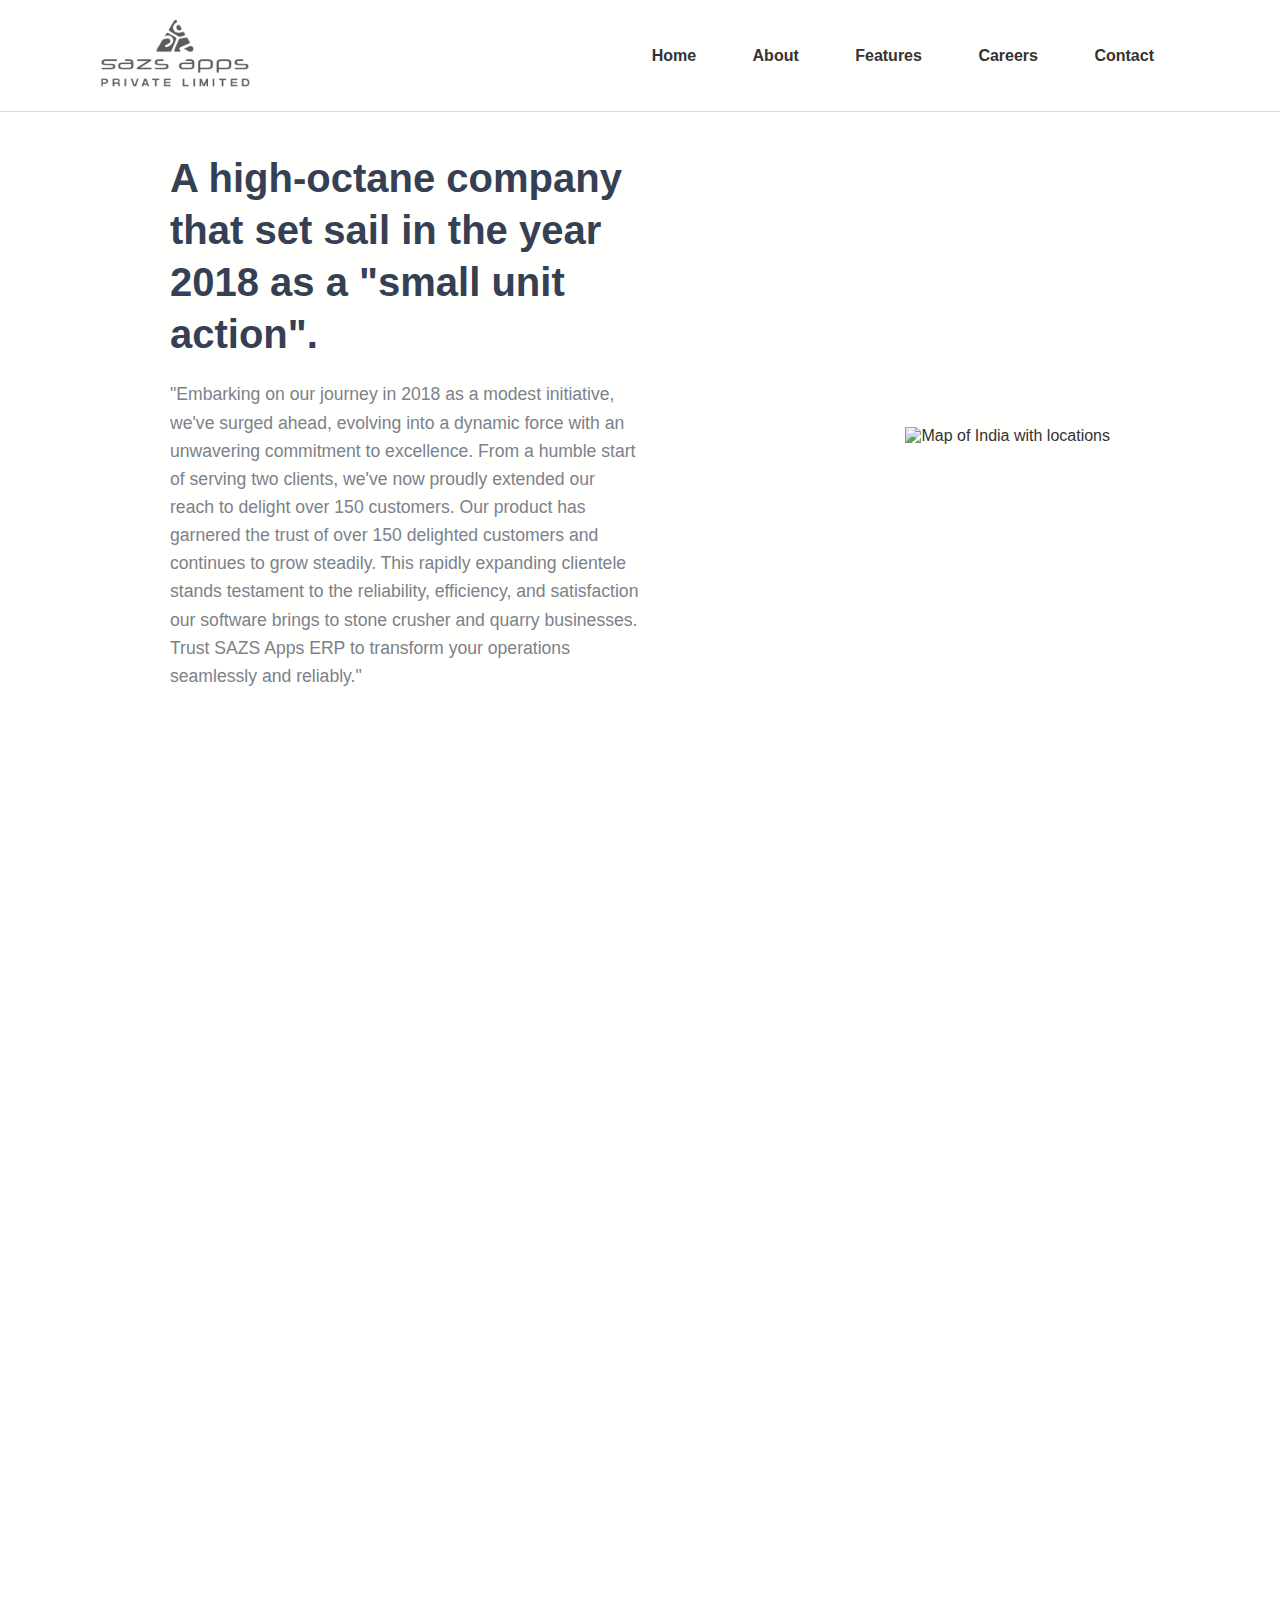
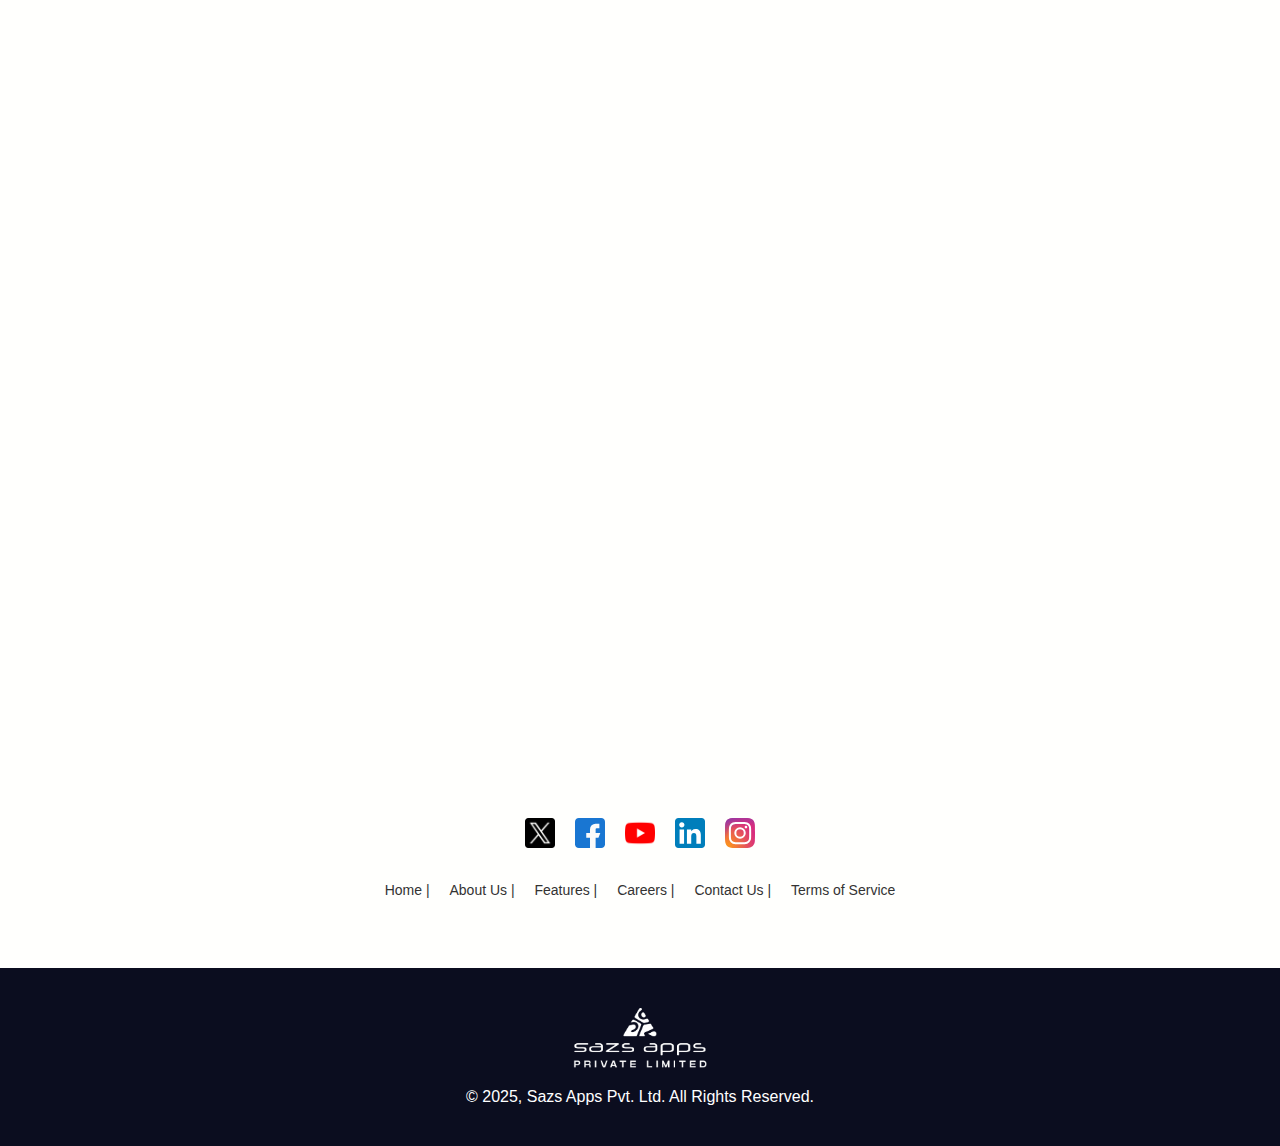
==== src/pagss/aboutus.html @ c78f9d66 "nave logo" ====
<!DOCTYPE html>
<html lang="en">

<head>
    <meta charset="UTF-8">
    <meta name="viewport" content="width=device-width, initial-scale=1.0">
    <title> SAZS APP</title>
    <link rel="icon" type="image/x-icon" href="LOGO_white.ico">
    <link rel="stylesheet" href="aboutus.css">
    <link rel="stylesheet" href="https://cdnjs.cloudflare.com/ajax/libs/font-awesome/4.7.0/css/font-awesome.min.css">

</head>

<body>

    
    <div class="header-nav">
        <div class="logo-container">
            <img src="../assets/logo/sazs apps logo grey.png" alt="company logo">
        </div>
        <nav class="header-bar-nav">
            <a href="../../index.html">Home</a>
            <a href="./aboutus.html">About</a>
            <a href="./aboutus2.html"> Features</a>
            <a href="./careers.html">Careers</a>
            <a href="./contact.html">Contact</a>
        </nav>
        <a href="javascript:void(0);" class="icon" onclick="openNav()">
            <i class="fa fa-bars"></i>
        </a>
    </div>

   
    <!-- <div id="mySidenav" class="sidenav">
        <a href="javascript:void(0);" class="closebtn" onclick="closeNav()">&times;</a>
        <a href="../../index.html">Home</a>
                <a href="./aboutus.html">About</a>
                <a href="./aboutus2.html"> Features</a>
            
            
        <a href="./careers.html">Careers</a>
        <a href="./contact.html">Contact</a>
    </div> -->

    <div id="mySidenav" class="sidenav">
        <a href="javascript:void(0);" class="closebtn" onclick="closeNav()">&times;</a>
        <a href="../../index.html" class="logo-link">
            <img src="../assets/logo/sazsapps logo wht.png" alt="Logo" class="sidenav-logo">
        </a>
        
       
        <a href="../../index.html">Home</a>
        <a href="./aboutus.html">About</a>
        <a href="./aboutus2.html"> Features</a>
    
    
<a href="./careers.html">Careers</a>
<a href="./contact.html">Contact</a>
    </div>

    <script>
        let lastScrollTop = 0;
        const header = document.querySelector('.header-nav');
    
        window.onscroll = function () {
            let currentScroll = window.pageYOffset || document.documentElement.scrollTop;
    
            if (currentScroll > lastScrollTop) {
                header.classList.add("hide");
            } else {
                header.classList.remove("hide");
            }
    
            if (currentScroll <= 0) {
                header.classList.remove("fixed");
            } else if (currentScroll > 100) {
                header.classList.add("fixed");
            }
    
            lastScrollTop = currentScroll <= 0 ? 0 : currentScroll;
        };
    
        function openNav() {
            document.getElementById("mySidenav").style.width = "250px";
            document.addEventListener("click", closeNavOnClickOutside);
        }
    
        function closeNav() {
            document.getElementById("mySidenav").style.width = "0";
            document.removeEventListener("click", closeNavOnClickOutside);
        }
    
        function closeNavOnClickOutside(event) {
            const sidenav = document.getElementById("mySidenav");
            if (!sidenav.contains(event.target) && !event.target.closest(".icon")) {
                closeNav();
            }
        }
    
        function toggleDropdown() {
            const dropdown = document.getElementById("aboutDropdown");
            dropdown.style.display = dropdown.style.display === "block" ? "none" : "block";
        }
    </script>
    
        <section class="procurement-section fade-in">
            <div class="procurement-content">
                <h1>A high-octane company that set sail in the year 2018 as a "small unit action". </h1>
                <p>
                    "Embarking on our journey in 2018 as a modest initiative, we've surged ahead, evolving into a dynamic force with an unwavering
                    commitment to excellence. From a humble start of serving two clients, we've now proudly extended our reach to delight over
                    150 customers.
                    Our product has garnered the trust of over 150 delighted customers and continues to grow steadily. This rapidly expanding
                    clientele stands testament to the reliability, efficiency, and satisfaction our software brings to stone crusher and quarry
                    businesses. Trust SAZS Apps ERP to transform your operations seamlessly and reliably."
                </p>
                
            </div>
            <div class="procurement-map zoom-in">
                <img src="../assets/content images/map sazs location (3).svg" alt="Map of India with locations" />
            </div>
        </section>
        <div class="container fade-in">
            <header>
              <h1><span class="highlight slide-in">WHAT</span> WE DO</h1>
            </header>
            
            <footer>
              <p>
                A team of solutioning artisans in the IT Space who specialize in taking your mines/crusher management processes online with powerful Analytics and monitoring, anywhere anytime. This helps our customers visualize data and Vitals remotely to perform informed decisions and eventual actions. Our solutions are designed to control embezzlement, therefore reduction in operations cost and increase in profit by <strong>10-30%</strong>.
              </p>
            </footer>
            <section class="content">
                <div class="illustration">
                  <img src="../assets/content images/happy-united-business-team-b.png" alt="Illustration representing what we do">
                </div>
              </section>
          </div>

        <section class="connectivity-section fade-in">
            <p class="section-subtitle">     </p>
            <h1 class="section-title">Seamless <span class="effortless-text">Effortless</span></h1>

            <p class="section-description">
                From purchase managers to business leaders, site supervisors to truck drivers, 
                and back-office accountants. Our platform simplifies collaboration, turning every 
                role into a key player for seamless transactions.
            </p>
            <div class="connectivity-graphic zoom-in">
                <div class="central-node">
                    <img src="../assets/content images/5498791.jpg" alt="" />
                </div>
               
            </div>
        </section>


        <section class="performance-section fade-in">
            <p class="section-subtitle1"></p>
            <h1 class="section-title1">Purpose & Aspirations</h1>
            <div class="cards-container">
                <div class="card zoom-in">
                    <div class="card-icon">
                        <img src="../assets/content images/mission.svg" alt="Mission Icon">
                    </div>
                    <h3 class="card-title">Our Mission</h3>
                    <p class="card-description">
                        Our customers and partners love us because our
                       products are SAFE and SECURE
                       Our support is AMAZING! and above all, our
                           customers save money.
                    </p>
                </div>
                <div class="card zoom-in">
                    <div class="card-icon">
                        <img src="../assets/content images/Observation.png" alt="Vision Icon">
                    </div>
                    <h3 class="card-title">Our Vision</h3>
                    <p class="card-description">
                        Achieve better actuals versus plans, Get more
                        productivity
                        safer operations, Develop targeted strategies,
                        Optimize scheduling, material, and equipment
                        flow,
                           </p>
                </div>
                <div class="card zoom-in">
                    <div class="card-icon">
                        <img src="../assets/content images/commitment.png" alt="Vision Icon">
                    </div>
                    <h3 class="card-title">Commitment</h3>
                    <p class="card-description">
                        We, an innovative firm that prioritises its clients and attempts to deliver the best service possible. </p>
                </div>
            </div>
        </section>
        
        
    <footer class="footer-container fade-in">
        <div class="footer-content">
            <h1 class="heading zoom-in">We're Growing!</h1>
            <a href="./contact.html" class="join-button">Join us</a>

        </div>

      

        
    </footer>

    <footer class="a">
        <div class="b">
          <a href="https://twitter.com" target="_blank" class="c" rel="noopener">
             <img src="../assets/content images/twitter_5968830.png" alt="Twitter" class="d">
            </a>
          <a href="https://www.facebook.com/profile.php?id=100075849583725&mibextid=ZbWKwL" target="_blank" class="c"rel="noopener">
            <img src="../assets/content images/facebook.svg" alt="Facebook" class="d">
          </a>
          <a href="https://youtube.com/@sazsapps?si=0CPqHj-h-GcEJaNI" target="_blank" class="c"rel="noopener">
            <img src="../assets/content images/youtube_1384060.png" alt="YouTube" class="d">
          </a>
          <a href="https://in.linkedin.com/" target="_blank" class="c"rel="noopener">
            <img src="../assets/content images/LinkedIn_icon.svg" alt="LinkedIn" class="d">
          </a>
          <a href="https://www.instagram.com/sazs_apps?igsh=cmN6YnA2eWNmdGsy" target="_blank" class="c"rel="noopener">
            <img src="../assets/content images/instagram.svg" alt="Instagram" class="d">
          </a>
        </div>



       
        <div class="e">
          <a href="../../index.html" class="f">Home</a>
          <a href="./aboutus.html" class="f">About Us</a>
          <a href="./aboutus2.html" class="f">Features</a>
          
          <a href="./careers.html" class="f">Careers</a>
          <a href="./contact.html" class="f">Contact Us</a>
          <a href="#" class="f">Terms of Service</a>
          
        </div>
      </footer>



    <footer class="footer">
        <img src="../assets/logo/sazsapps logo wht.png" alt="Zoho Logo">
        <div>© 2025, Sazs Apps Pvt. Ltd. All Rights Reserved.</div>

        <button class="scroll-top" aria-label="Scroll to top">
            <svg width="20" height="20" viewBox="0 0 24 24" fill="none" stroke="currentColor" stroke-width="2">
                <path d="M12 19V5M5 12l7-7 7 7" />
            </svg>
        </button>
      </footer>

    <script>
        // Scroll to top functionality
        document.querySelector('.scroll-top').addEventListener('click', () => {
            window.scrollTo({
                top: 0,
                behavior: 'smooth'
            });
        });

        // Show/hide scroll button based on scroll position
        window.addEventListener('scroll', () => {
            const scrollButton = document.querySelector('.scroll-top');
            if (window.scrollY > 200) {
                scrollButton.style.display = 'flex';
            } else {
                scrollButton.style.display = 'none';
            }
        });
    </script>
    <script>
        document.addEventListener("DOMContentLoaded", () => {
            const observerOptions = {
                threshold: 0.2, // Trigger animation when 20% of the element is visible
            };
    
            const animatedElements = document.querySelectorAll(".fade-in, .slide-in, .zoom-in");
    
            const observer = new IntersectionObserver((entries, observer) => {
                entries.forEach((entry) => {
                    if (entry.isIntersecting) {
                        entry.target.classList.add("visible");
                    }
                });
            }, observerOptions);
    
            animatedElements.forEach((el) => observer.observe(el));
        });
    </script>
</body>
</html>
---- src/pagss/aboutus.css ----
/* General Reset */
* {
    margin: 0;
    padding: 0;
    box-sizing: border-box;
}

body {
    font-family: "Nunito", sans-serif;
    background-color: rgb(255, 255, 253);
    color: #333;
}

a {
    text-decoration: none;
    color: #333;
}

a:hover {
    color: #333;
}

.header-nav {
    display: flex;
    justify-content: space-between;
    align-items: center;
    background-color: rgb(255, 255, 253);
    padding: 10px 20px;
    border-bottom: 1px solid #ddd;
    transition: top 0.3s, transform 0.3s; /* Smooth transition for both top and transform properties */
}

/* Hides the header when scrolling down */
.header-nav.hide {
    transform: translateY(-100%);  /* Moves the header off the screen */
}

/* Makes the header fixed after scrolling a certain distance */
.fixed {
    position: fixed;
    top: 0;
    left: 0;
    width: 100%;
    z-index: 1000;
    box-shadow: 0 2px 5px rgba(0, 0, 0, 0.1); /* Optional: Add shadow for visibility */
}



@media (min-width: 768px) {
    .header-nav {
        padding: 20px 100px;
    }
}
.header-bar-nav a {
    font-size: 16px;
    font-weight: bold;
    padding: 10px;
}
@media (min-width: 768px) {
    .header-bar-nav a {
        color: #333;
        text-decoration: none;
        font-weight: bold;
        margin: 0 1em;
        transition: color 0.3s ease;
    }
}

.logo-container img {
    width: 150px;
}

.header-bar-nav {
    display: flow-root;
    gap: 20px;
}

.header-bar-nav a {
    font-size: 16px;
    font-weight: bold;
    padding: 10px;
}

.header-bar-nav a:hover {
    background-color: #e9ecef;
    border-radius: 5px;
}

/* Hide the icon by default */
.icon {
    display: none;
    font-size: 24px;
    cursor: pointer;
}

.dropdown {
    position: relative;
    display: inline-block;
    
}

.dropdown-content {
    display: none;
    position: absolute;
    background-color: #f9f9f9;
    border-radius: 10px;
    padding-top: 10px;
    padding-bottom: 10px;
    margin-top: 10px;
    min-width: 160px;
    box-shadow: 0px 8px 16px rgba(0, 0, 0, 0.2);
    z-index: 1;
}

.dropdown-content a {
    color: #333;
    padding-top: 50px;
    padding: 12px 16px;
    text-decoration: none;
    display: block;
}

.dropdown-content a:hover {
    background-color: #f1f1f1;
}

.dropdown:hover .dropdown-content {
    display: block;
}

.dropdown:hover .dropbtn {
    background-color: #ddd;
}


.sidenav {
    height: 100%;
    width: 0;
    position: fixed;
    z-index: 1;
    top: 0;
    left: 0;
    background-color: #111;
    overflow-x: hidden;
    transition: 0.5s;
     /* padding-top: 60px; */
}

.closebtn{
    padding-left: 220px !important;
}
.sidenav-logo {
    width: 130px; 
    margin-bottom: 20px;
    margin-left: -34px;
} 

.logo-link {
    display: block;
    text-align: center;
    padding: 10px 0;
}

.sidenav a {
    padding: 8px 8px 8px 32px;
    text-decoration: none;
    font-size: 25px;
    /* color: #818181; */
    color: white !important;
    display: block;
    transition: 0.3s;
}

.sidenav a:hover {
    color: #f1f1f1;
}

.droupdown {
    position: relative;
}

.droupdown-btn {
    cursor: pointer;
}

.droupdown-content {
    display: none;
    background-color: #333;
    padding-left: 40px;
}

.droupdown-content a {
    font-size: 20px;
    color: #818181;
    text-decoration: none;
    display: block;
}

.droupdown-content a:hover {
    color: #f1f1f1;
}


/* Responsive Styling for Small Screens */
@media screen and (max-width: 768px) {
    .header-bar-nav {
        display: none; /* Hide horizontal nav */
    }

    .icon {
        display: block; /* Show hamburger icon */
    }
}





.procurement-section {
    display: flex;
    justify-content: space-between;
    align-items: center;
   
    background-color: #f9f9f900;
    padding: 20px 70px;
    margin: 20px 100px;
}

.procurement-content {
    max-width: 50%;
}

.procurement-content h1 {
    font-size: 2.5rem;
    color: #364054;
    margin-bottom: 20px;
    line-height: 1.3;
}

.procurement-content p {
    font-size: 1.1rem;
    color: #7c818b;
    margin-bottom: 30px;
    line-height: 1.6;
}

.catalogue-button {
    background-color: #edece7;
    color: #333;
    border: none;
    padding: 15px 30px;
    font-size: 1rem;
    border-radius: 25px;
    cursor: pointer;
}

.catalogue-button:hover {
    background-color: #eeece8;
}

.procurement-map img {
    max-width: 500px;
    width: 100%;
    height: auto;
    display: block;
}

/* Media Query for Small Screens */
@media screen and (max-width: 768px) {
    .procurement-section {
        flex-direction: column;
        text-align: center;
        padding: 20px;
    }

    .procurement-content {
        max-width: 100%;
        margin-bottom: 20px;
    }

    .procurement-map img {
        max-width: 100%;
    }
}

.container {
    max-width: 1200px;
    margin: auto;
    background: rgb(255, 255, 253);
    padding: 20px;
    border-radius: 8px;
    /* box-shadow: 0 4px 10px rgba(0, 0, 0, 0.1); */
  }
  
  header h1 {
    font-size: 2.5rem;
    text-align: center;
    color: #364054;
  }
  
  .highlight {
    color: #3E89EC;
  }
  
  .content {
    display: flex;
    align-items: center;
    justify-content: center;
    margin-top: 20px;
  }
  
  .illustration img {
    margin-left: 250px;
    max-width: 56%;
    height: auto;
    border-radius: 8px;
    /* box-shadow: 0 4px 8px rgba(0, 0, 0, 0.1); */
  }

  @media screen and (max-width: 768px) {
    .illustration img {
      margin-left: 160px;
      
      max-width: 56%;
      height: auto;
      border-radius: 8px;
  
      }}

  @media screen and (max-width: 600px) {
  .illustration img {
    margin-left: 85px;
    
    max-width: 56%;
    height: auto;
    border-radius: 8px;

    }}
  footer {
    margin-top: 20px;
    text-align: center;
  }
  
  footer p {
    font-size: 1.3srem;
    color: #555;
  }
  
  footer strong {
    color: #007bff;
  }
  




.connectivity-section {
    text-align: center;
    padding: 20px 70px;
    margin: 20px 100px;
    background-color: rgb(255, 255, 253);
}

.section-subtitle {
    font-size: 0.9rem;
    font-weight: bold;
    color: #364054;
    text-transform: uppercase;
    margin-bottom: 10px;
    letter-spacing: 1.2px;
}

.section-title {
    font-size: 2.5rem;
    color: #364054;
    margin-bottom: 20px;
    line-height: 1.3;
}
.effortless-text {
    color: #3E89EC; /* Change this to your desired color */
}


.section-description {
    font-size: 1.2rem;
    color: #364054;
    margin-bottom: 40px;
    line-height: 1.6;
}

.connectivity-graphic {
    

    text-align: center;
    padding-left: 350px;

}

.central-node {
    max-width: 100%;
    height: auto;
    border-radius: 10px;
    width: 500px;
}



.connected-nodes {
    position: absolute;
    transform: translate(-50%, -50%);
    display: flex;
    flex-wrap: wrap;
    justify-content: center;
    gap: 40px;
}
  .central-node img {
    max-width: 100%;
    height: auto;
    border-radius: 50%; /* Ensures the image fits the circular container */
}


.node img {
    max-width: 100%;
    border-radius: 50%;
}

/* Media Query for Small Screens */
@media screen and (max-width: 768px) {
    .connectivity-section {
        padding: 20px;
    }

    .section-title {
        font-size: 2rem;
    }
    .connectivity-graphic {
    
        padding-left: 0px;
    
    }

    .section-description {
        font-size: 1rem;
    }

    .connected-nodes {
        gap: 20px;
    }

    .node {
        width: 50px;
        height: 50px;
    }
    .central-node img {
        max-width: 250px;
    }
}
@media screen and (max-width: 1400px) {
.central-node img {
    max-width: 250px;
    
}
}




.performance-section {
    text-align: center;
    padding: 20px 70px;
    margin: 20px 100px;
    background-color: rgb(255, 255, 253);
}

.section-subtitle1 .h1{
    font-size: 0.9rem;
    font-weight: bold;
    color: #364054;
    text-transform: uppercase;
    margin-bottom: 10px;
    letter-spacing: 1.2px;
}

.section-title1s {
    font-size: 2.5rem;
    color: #364054;
    margin-bottom: 40px;
    line-height: 1.3;
}

.cards-container {
    padding-top: 20px;
    display: flex;
    justify-content: center;
    gap: 20px;
    flex-wrap: wrap;
}

.card {
    background-color: #fff;
    border: 1px solid #ddd;
    border-radius: 12px;
    box-shadow: 0 4px 6px rgba(0, 0, 0, 0.1);
    width: 300px;
    padding: 20px;
    text-align: center;
    transition: transform 0.3s ease, box-shadow 0.3s ease;
}

.card:hover {
    transform: translateY(-5px);
    box-shadow: 0 8px 12px rgba(0, 0, 0, 0.15);
}

.card-icon img {
    width: 100px;
    
}

.card-title {
    font-size: 1.5rem;
    color: #2a2a2a;
    margin-bottom: 10px;
}

.card-description {
    font-size: 1rem;
    color: #7c818b;
    line-height: 1.6;
}

/* Media Query for Small Screens */
@media screen and (max-width: 768px) {
    .cards-container {
        flex-direction: column;
        align-items: center;
    }

    .card {
        width: 90%;
    }
}



@media screen and (max-width: 600px) {
    .procurement-section {
        flex-direction: column;
        text-align: center;
        padding: 15px;
        margin: 10px;
    }

    .procurement-content {
        max-width: 100%;
    }

    .procurement-content h1 {
        font-size: 2rem;
    }

    .procurement-content p {
        font-size: 1rem;
    }

    .procurement-map img {
        max-width: 100%;
        display:none;
    }

    .connectivity-section {
        padding: 15px;
        margin: 10px;
    }

    .section-title {
        font-size: 1.8rem;
    }

    .section-description {
        font-size: 0.9rem;
    }

    .connectivity-graphic {
        padding-left: 0;
    }

    .central-node img {
        max-width: 200px;
    }

    .connected-nodes {
        gap: 15px;
    }

    .node {
        width: 40px;
        height: 40px;
    }

    .performance-section {
        padding: 15px;
        margin: 10px;
    }

    .cards-container {
        flex-direction: column;
        align-items: center;
    }

    .card {
        width: 100%;
    }

    .card-title {
        font-size: 1.3rem;
    }

    .card-description {
        font-size: 0.9rem;
    }
   
}


/* Footer container */
.footer-container {
    position: relative;
    background-color: rgb(255, 255, 253);
    ;
    padding: 0px 20px;
    padding-top: 30px;
    text-align: center;
    overflow: hidden;
}
/* Curve effect at the top */
.footer-container::before {
    content: '';
    position: absolute;
    top: -50px;
    left: 0;
    width: 100%;
    height: 100px;
    background-color:  rgb(255, 255, 253);
    border-radius: 50% 50% 0 0;
}

/* Footer content wrapper */
.footer-content {
    max-width: 1200px;
    margin: 0 auto;
    position: relative;
    z-index: 1;
}

/* Main heading */
.heading {
    color: #2d3748;
    font-size: 48px;
    font-weight: bold;
    margin-bottom: 30px;
}

/* Join button */
.join-button {
    display: inline-block;
    background-color: #216DCE;
    color: #fafbfc !important;
    padding: 12px 32px;
    border-radius: 25px;
    text-decoration: none;
    font-weight: 500;
    /* margin-bottom: 60px; */
    transition: background-color 0.3s ease;
}

.join-button:hover {
    background-color: #333;
}









  .a {
    background-color: rgb(255, 255, 253);
    color: #333;
    text-align: center;
    padding: 20px 0;
  }

  .b {
    /* margin-bottom: 10px; */
    text-align: center;
    display: flex;
    justify-content: center;
    padding-top: 15px;
  }

  .c {
    margin: 0 10px;
    text-decoration: none;
    display: inline-block;
    transition: transform 0.3s ease, opacity 0.3s ease;
  }

  .c:hover {
    transform: scale(1.1);
    opacity: 0.8;
  }

  .d {
    /* height: 20px; */
    width: 30px;
    transition: filter 0.3s ease;
  }

  .d:hover {
    filter: brightness(1.2);
  }

  .e {
    font-size: 14px;
    color: #333;
    padding: 30px 0 0;
    max-width: 850px;
    margin: 0 auto;
  }

  .f {
    color: #333;
    text-decoration: none;
    margin: 0 8px;
    transition: color 0.3s ease, text-decoration 0.3s ease;
  }

  .f:hover {
    color: #007bff; /* Blue hover effect */
    text-decoration: underline;
  }

  .f:not(:last-child)::after {
    content: " | ";
    color: #333;
  }

  /* Animation on load */
  .c, .f {
    animation: fadeIn 1s ease-out;
  }

  @keyframes fadeIn {
    from {
      opacity: 0;
      transform: translateY(10px);
    }
    to {
      opacity: 1;
      transform: translateY(0);
    }
  }




.footer {
    padding: 40px 0 40px;
    background: #0b0d1f;
    margin-top: 50px; /* Dark background */
    color: white;
    text-align: center;
    position:relative ;
    bottom: 0;
    width: 100%;
  }

  .footer img {
    height: 60px; /* Adjust logo height */
    display: block;
    margin: 0 auto 20px auto; /* Center the logo with margin below it */
  }

  .footer span {
    font-size: 14px; /* Font size for text */
  }

/* Social links section */
.social-links {
    display: flex;
    justify-content: center;
    gap: 15px;
    margin: 20px;
}

/* Individual icon styling */
.social-links a img {
    width: 40px;
    height: 40px;
    transition: transform 0.3s ease;
}

.social-links a:hover img {
    transform: scale(1.2); /* Slight zoom effect on hover */
}
/* Navigation links */
.nav-links {
    display: flex;
    justify-content: center;
    flex-wrap: wrap;
    gap: 90px;
    margin-bottom: 30px;
}

.nav-links a {
    color: #4a5568;
    text-decoration: none;
    padding: 5px 10px;
    transition: color 0.3s ease;
}

.nav-links a:hover {
    color: #2d3748;
}

/* Copyright text */
.copyright {
    color: #4a5568;
    font-size: 14px;
}

/* Scroll to top button */
.scroll-top {
    position:absolute;
    bottom: 20px;
    right: 20px;
    width: 40px;
    height: 40px;
    background-color: white;
    border: none;
    border-radius: 50%;
    box-shadow: 0 2px 10px rgba(0, 0, 0, 0.1);
    cursor: pointer;
    display: flex;
    align-items: center;
    justify-content: center;
    transition: background-color 0.3s ease;
    z-index: 100;
    display: none;
}

.scroll-top:hover {
    background-color: #f8f9fa;
}
@media (max-width: 768px) {
    .scroll-top {
       
        display: none;
    }}

/* Responsive styles */
@media (max-width: 768px) {
    .heading {
        font-size: 36px;
    }

    .nav-links {
        gap: 10px;
    }

    .nav-links a {
        font-size: 14px;
    }
}

@media (max-width: 768px) {
    .footer-container {
        padding: 40px 15px;
    }

    .heading {
        font-size: 28px;
    }

    .join-button {
        padding: 10px 24px;
        font-size: 14px;
    }
}






.accordion-button {
    width: 100%;
    text-align: left;
    padding: 15px 20px;
    background: none;
    border: none;
    outline: none;
    font-size: 18px;
    color: #333;
    font-weight: bold;
    cursor: pointer;
    display: flex;
    justify-content: space-between;
    transition: background 0.3s;
}

.accordion-button:hover {
    background-color: #92cde6;
}

.accordion-content {
    max-height: 0;
    overflow: hidden;
    padding: 0 20px;
    transition: max-height 0.3s ease;
    color: #555;
    line-height: 1.6;
    background-color: #fcfcfc;
}

.arrow {
    font-size: 16px;
    color: #666;
}

   /* General Animations */
   /* .fade-in {
    opacity: 0;
    transform: translateY(20px);
    animation: fadeIn 1s ease-in-out forwards;
}

.slide-in {
    opacity: 0;
    transform: translateX(-50px);
    animation: slideIn 1s ease-in-out forwards;
} */

/* .zoom-in {
    opacity: 0;
    transform: scale(0.8);
    animation: zoomIn 1s ease-in-out forwards;
} */

/* .fabe-in {
    opacity: 0;
    animation: fadeIn 1.5s ease-in-out forwards;
} */

/* Keyframes */
@keyframes fadeIn {
    0% {
        opacity: 0;
        transform: translateY(20px);
    }
    100% {
        opacity: 1;
        transform: translateY(0);
    }
}

@keyframes slideIn {
    0% {
        opacity: 0;
        transform: translateX(-50px);
    }
    100% {
        opacity: 1;
        transform: translateX(0);
    }
}

@keyframes zoomIn {
    0% {
        opacity: 0;
        transform: scale(0.8);
    }
    100% {
        opacity: 1;
        transform: scale(1);
    }
}

.fade-in {
    opacity: 0;
    transform: translateY(50px);
    transition: opacity 1s ease, transform 1s ease;
}

.fade-in.visible {
    opacity: 1;
    transform: translateY(0);
}

/* Slide-in animation for sections */
.slide-in {
    opacity: 0;
    transform: translateX(50px);
    transition: opacity 1s ease, transform 1s ease;
}

.slide-in.visible {
    opacity: 1;
    transform: translateX(0);
}
.zoom-in {
    opacity: 0;
    transform: scale(0.8);
    transition: opacity 1s ease, transform 1s ease;
}

.zoom-in.visible {
    opacity: 1;
    transform: scale(1);
}

/* Feature card hover effect */
.feature-card {
    transition: transform 0.3s ease, box-shadow 0.3s ease;
}

.feature-card:hover {
    transform: translateY(-10px);
    box-shadow: 0px 4px 10px rgba(0, 0, 0, 0.2);
}
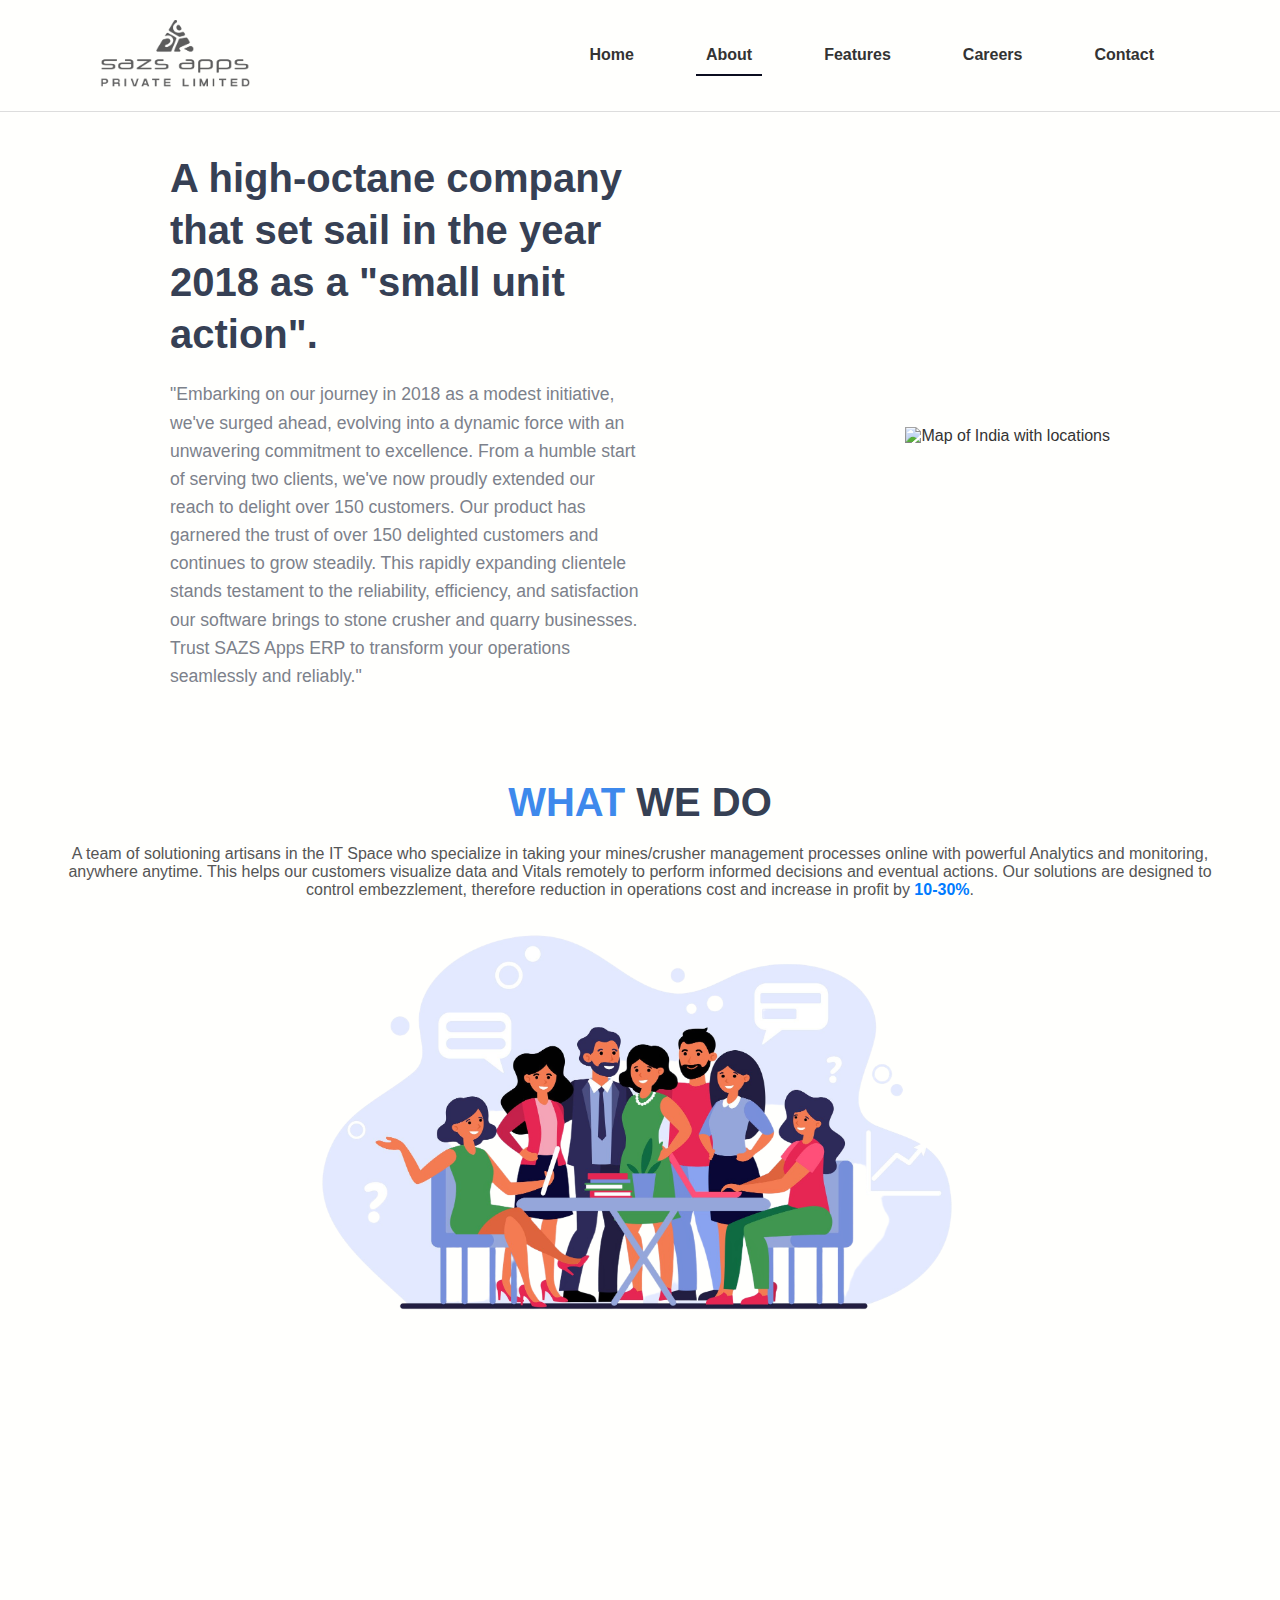
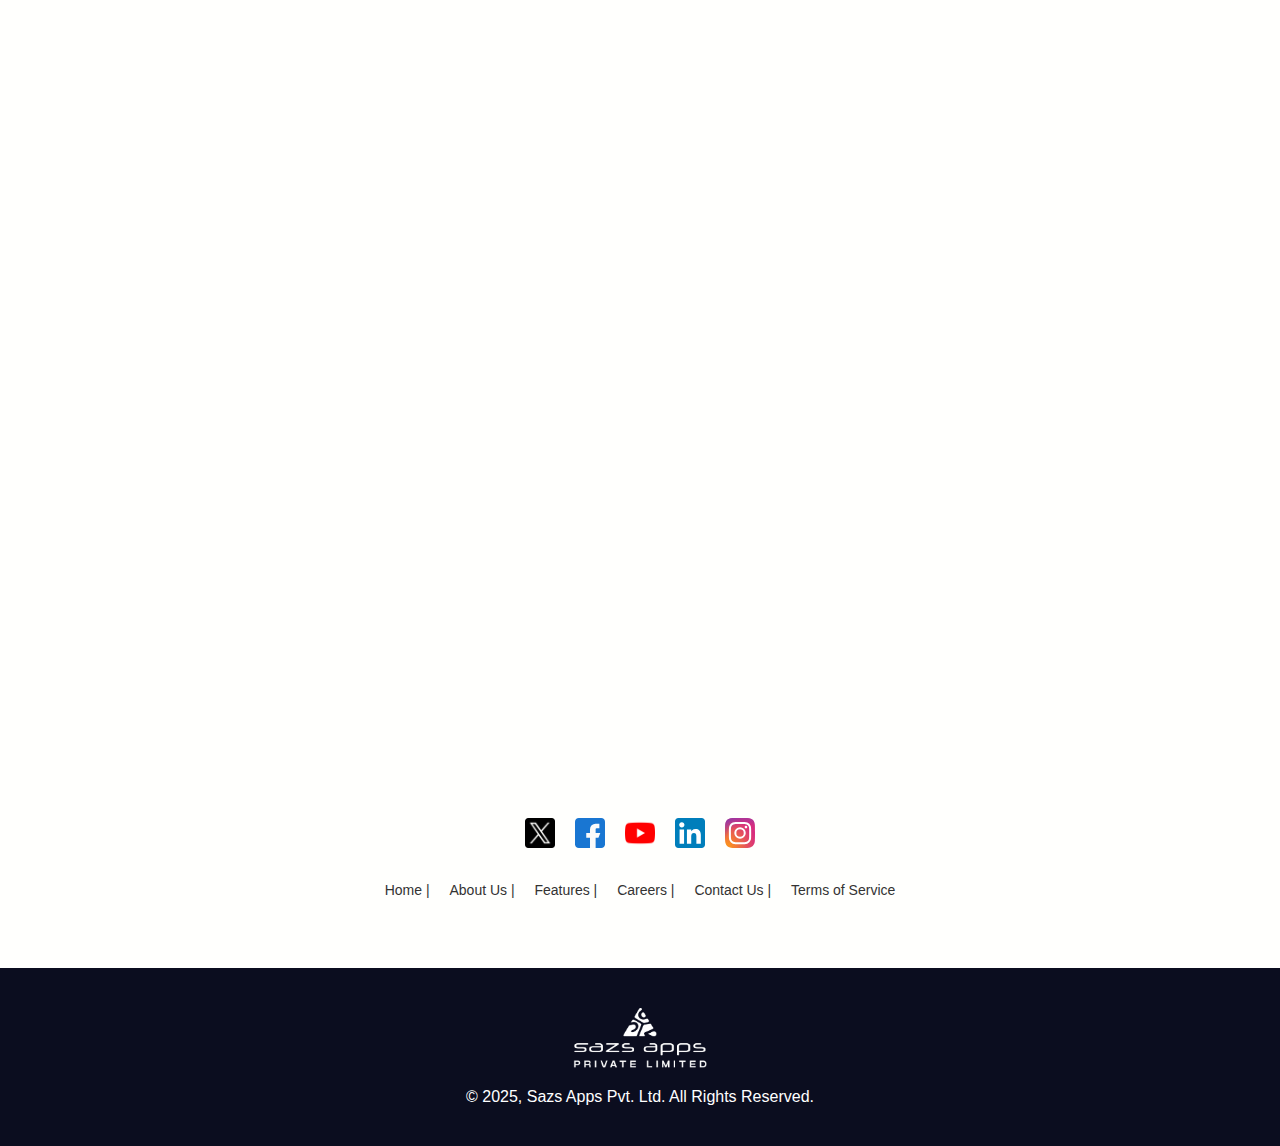
==== commit 8046f9f1: "nave bar line" ====
--- a/src/pagss/aboutus.html
+++ b/src/pagss/aboutus.html
@@ -16,19 +16,69 @@
     
     <div class="header-nav">
         <div class="logo-container">
-            <img src="../assets/logo/sazs apps logo grey.png" alt="company logo">
+            <img src="../assets/logo/sazs apps logo grey.png"  alt="company logo">
         </div>
         <nav class="header-bar-nav">
-            <a href="../../index.html">Home</a>
-            <a href="./aboutus.html">About</a>
-            <a href="./aboutus2.html"> Features</a>
-            <a href="./careers.html">Careers</a>
-            <a href="./contact.html">Contact</a>
+            <a href="../../index.html" class="nav-link" data-page="index">Home</a>
+            <a href="./aboutus.html" class="nav-link" data-page="aboutus">About</a>
+            <a href="./Features.html" class="nav-link" data-page="features">Features</a>
+            <a href="./careers.html" class="nav-link" data-page="careers">Careers</a>
+            <a href="./contact.html" class="nav-link" data-page="contact">Contact</a>
         </nav>
-        <a href="javascript:void(0);" class="icon" onclick="openNav()">
+        <!-- <a href="javascript:void(0);" class="icon" onclick="openNav()">
             <i class="fa fa-bars"></i>
-        </a>
+        </a> -->
+        <a href="javascript:void(0);" class="icon" onclick="toggleNav()">
+    <i class="fa fa-bars"></i>
+</a>
     </div>
+
+<script>
+    // Function to highlight the current page in the navbar
+    function highlightActivePage() {
+        const currentPath = window.location.pathname;
+        const links = document.querySelectorAll(".nav-link");
+
+        links.forEach(link => {
+            // Get the page identifier from the data attribute
+            const page = link.getAttribute("data-page");
+
+            // Check if the current URL includes the page identifier
+            if (currentPath.includes(page)) {
+                link.classList.add("active");
+            } else {
+                link.classList.remove("active");
+            }
+        });
+    }
+
+    // Run function on page load
+    document.addEventListener("DOMContentLoaded", highlightActivePage);
+</script>
+        <script>
+            
+        
+        function toggleNav() {
+            const sidenav = document.getElementById("mySidenav");
+            const isOpen = sidenav.style.width === "250px";
+    
+            if (isOpen) {
+                sidenav.style.width = "0";
+                document.removeEventListener("click", closeNavOnClickOutside);
+            } else {
+                sidenav.style.width = "250px";
+                setTimeout(() => document.addEventListener("click", closeNavOnClickOutside), 100);
+            }
+        }
+    
+        function closeNavOnClickOutside(event) {
+            const sidenav = document.getElementById("mySidenav");
+            if (!sidenav.contains(event.target) && !event.target.closest(".icon")) {
+                sidenav.style.width = "0";
+                document.removeEventListener("click", closeNavOnClickOutside);
+            }
+        }
+        </script>
 
    
     <!-- <div id="mySidenav" class="sidenav">
@@ -51,7 +101,7 @@
        
         <a href="../../index.html">Home</a>
         <a href="./aboutus.html">About</a>
-        <a href="./aboutus2.html"> Features</a>
+        <a href="./Features.html"> Features</a>
     
     
 <a href="./careers.html">Careers</a>
@@ -233,7 +283,7 @@
         <div class="e">
           <a href="../../index.html" class="f">Home</a>
           <a href="./aboutus.html" class="f">About Us</a>
-          <a href="./aboutus2.html" class="f">Features</a>
+          <a href="./Features.html" class="f">Features</a>
           
           <a href="./careers.html" class="f">Careers</a>
           <a href="./contact.html" class="f">Contact Us</a>
--- a/src/pagss/aboutus.css
+++ b/src/pagss/aboutus.css
@@ -72,8 +72,20 @@
 }
 
 .header-bar-nav {
-    display: flow-root;
+    display: flex;
     gap: 20px;
+}
+
+.nav-link {
+    text-decoration: none;
+    color: black;
+    padding: 10px;
+}
+
+/* Active link (adds underline) */
+.nav-link.active {
+    border-bottom: 2px solid #0b0d1f; /* Change color as needed */
+    font-weight: bold;
 }
 
 .header-bar-nav a {
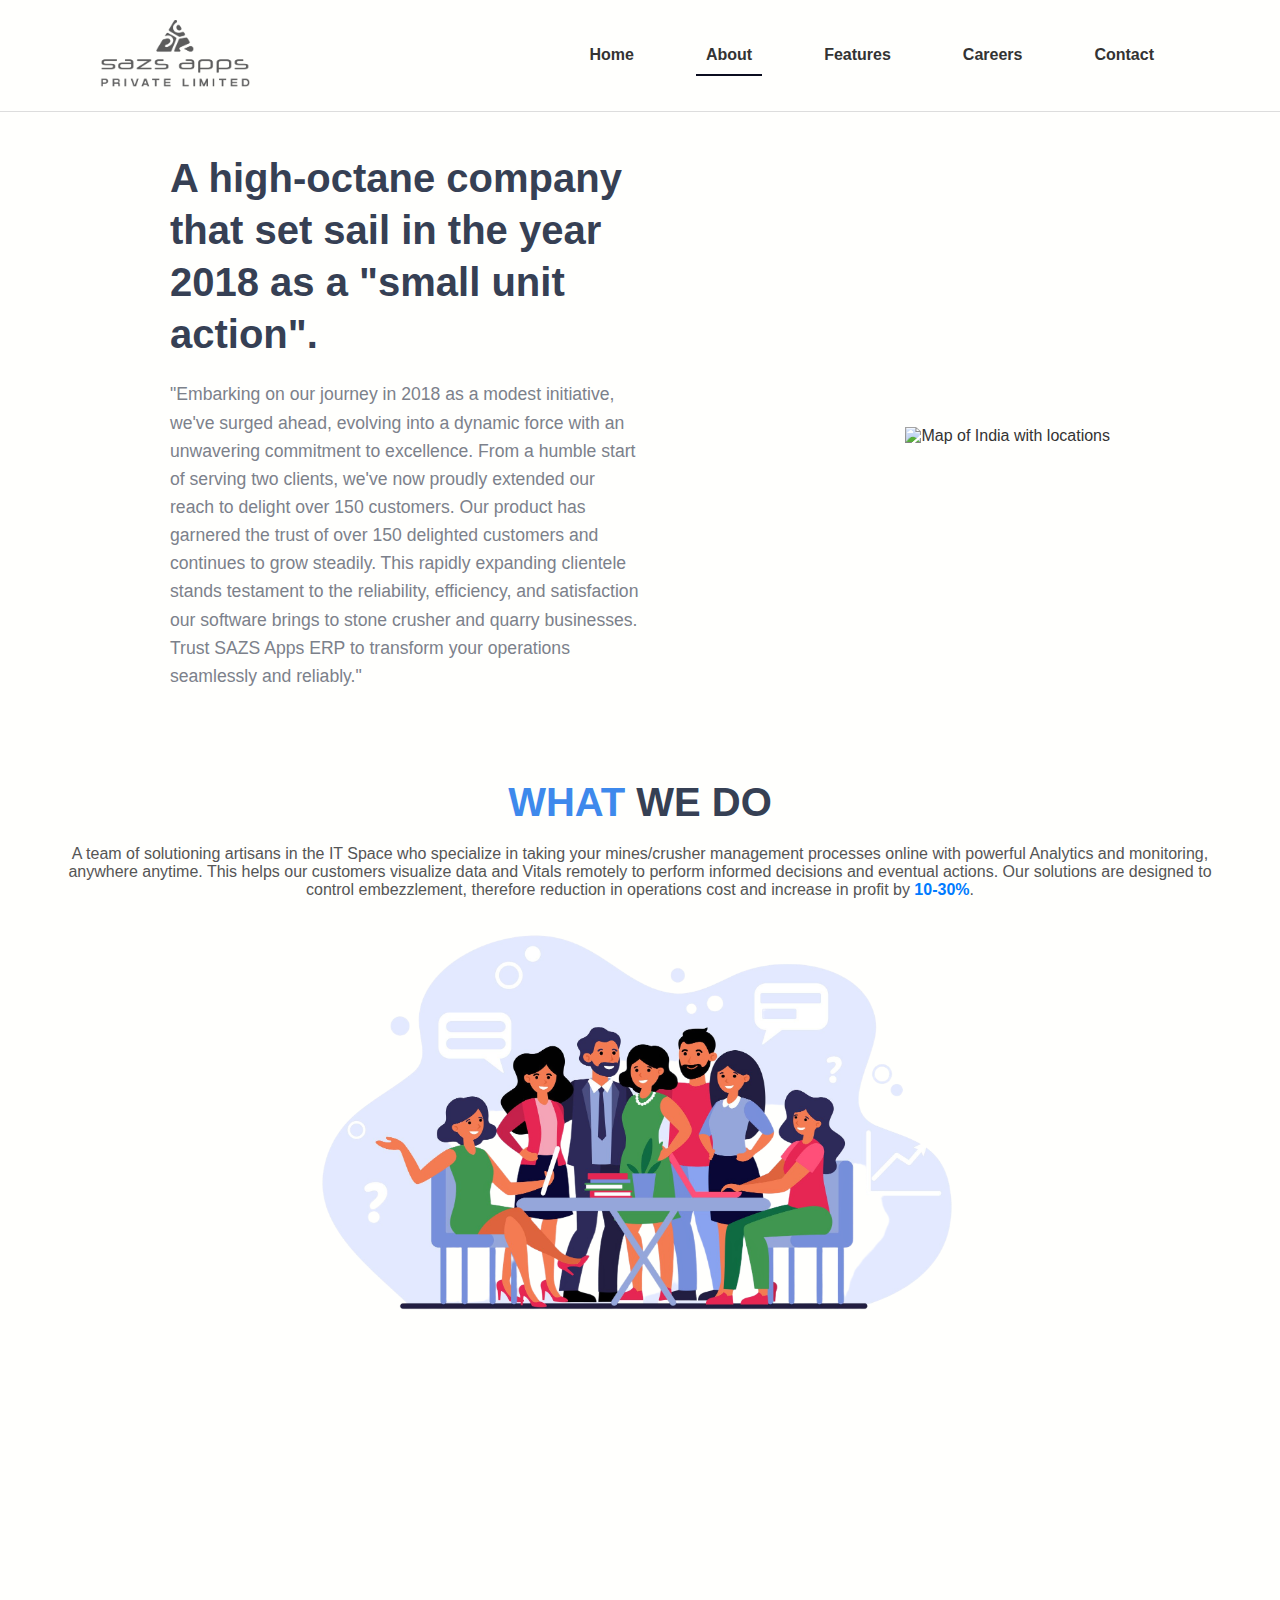
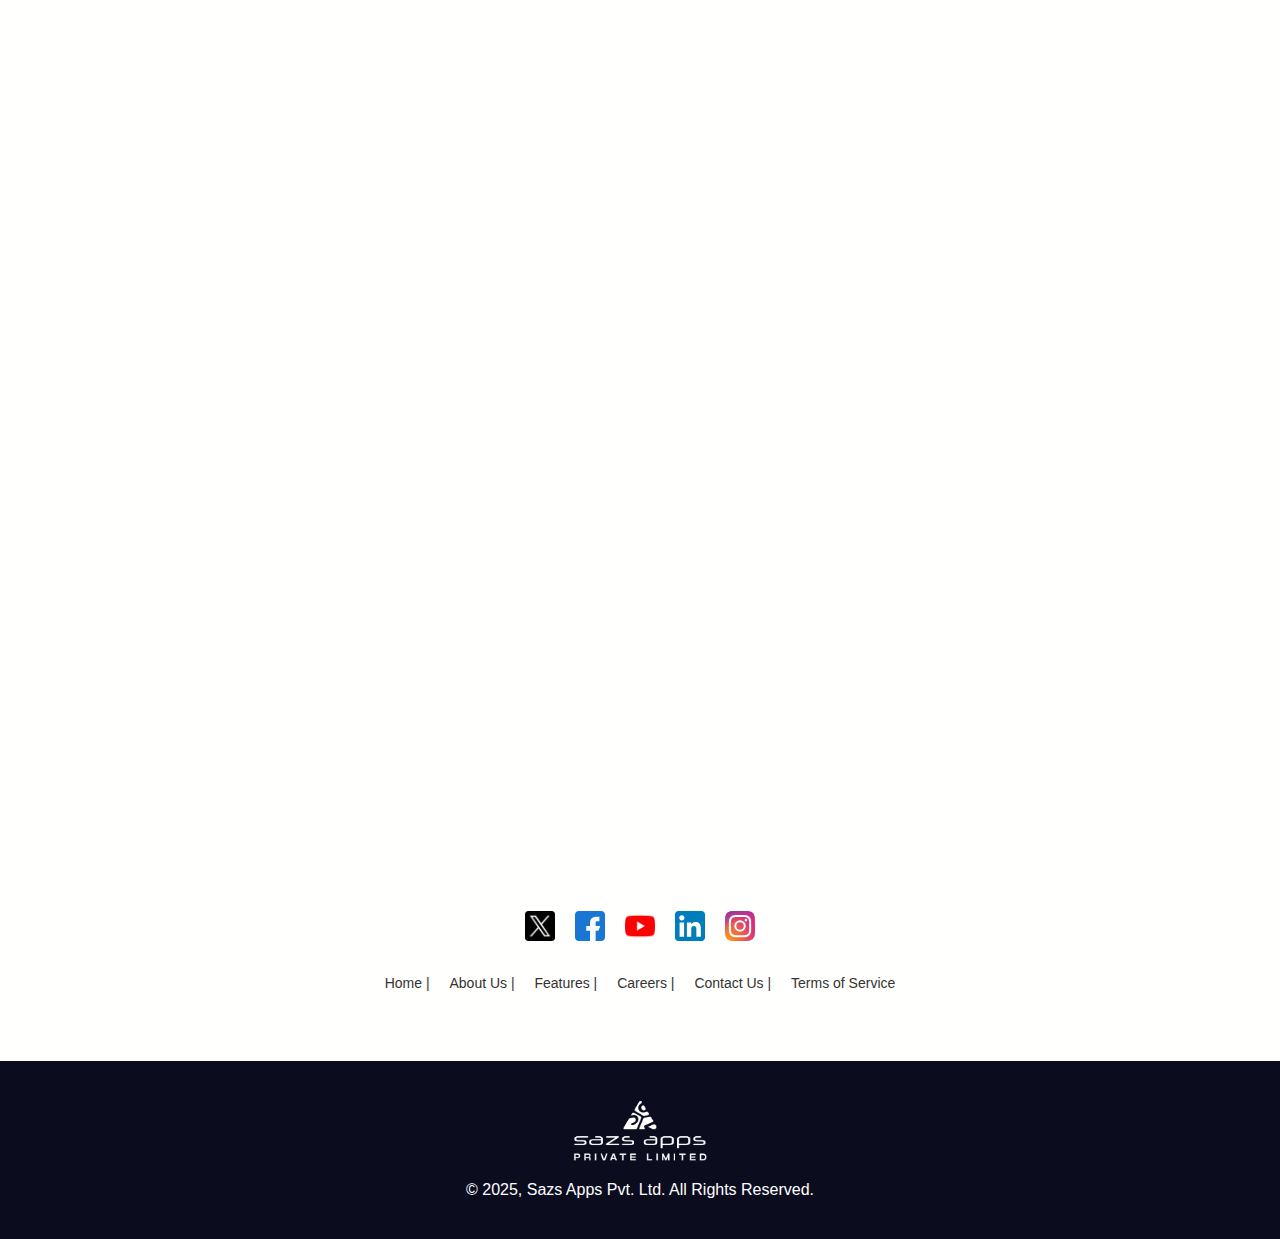
==== commit e817c7da: "logo" ====
--- a/src/pagss/aboutus.html
+++ b/src/pagss/aboutus.html
@@ -5,7 +5,7 @@
     <meta charset="UTF-8">
     <meta name="viewport" content="width=device-width, initial-scale=1.0">
     <title> SAZS APP</title>
-    <link rel="icon" type="image/x-icon" href="LOGO_white.ico">
+    <link rel="icon" type="image/x-icon" href="./src/assets/logo/LOGO_white.ico">
     <link rel="stylesheet" href="aboutus.css">
     <link rel="stylesheet" href="https://cdnjs.cloudflare.com/ajax/libs/font-awesome/4.7.0/css/font-awesome.min.css">
 
--- a/src/pagss/aboutus.css
+++ b/src/pagss/aboutus.css
@@ -408,6 +408,15 @@
     padding-left: 350px;
 
 }
+@media screen and (max-width: 1224px) {
+    
+.connectivity-graphic {
+    
+
+    text-align: center;
+    padding-left: 100px;
+
+}}
 
 .central-node {
     max-width: 100%;
@@ -471,7 +480,7 @@
 }
 @media screen and (max-width: 1400px) {
 .central-node img {
-    max-width: 250px;
+    max-width: 390px;
     
 }
 }
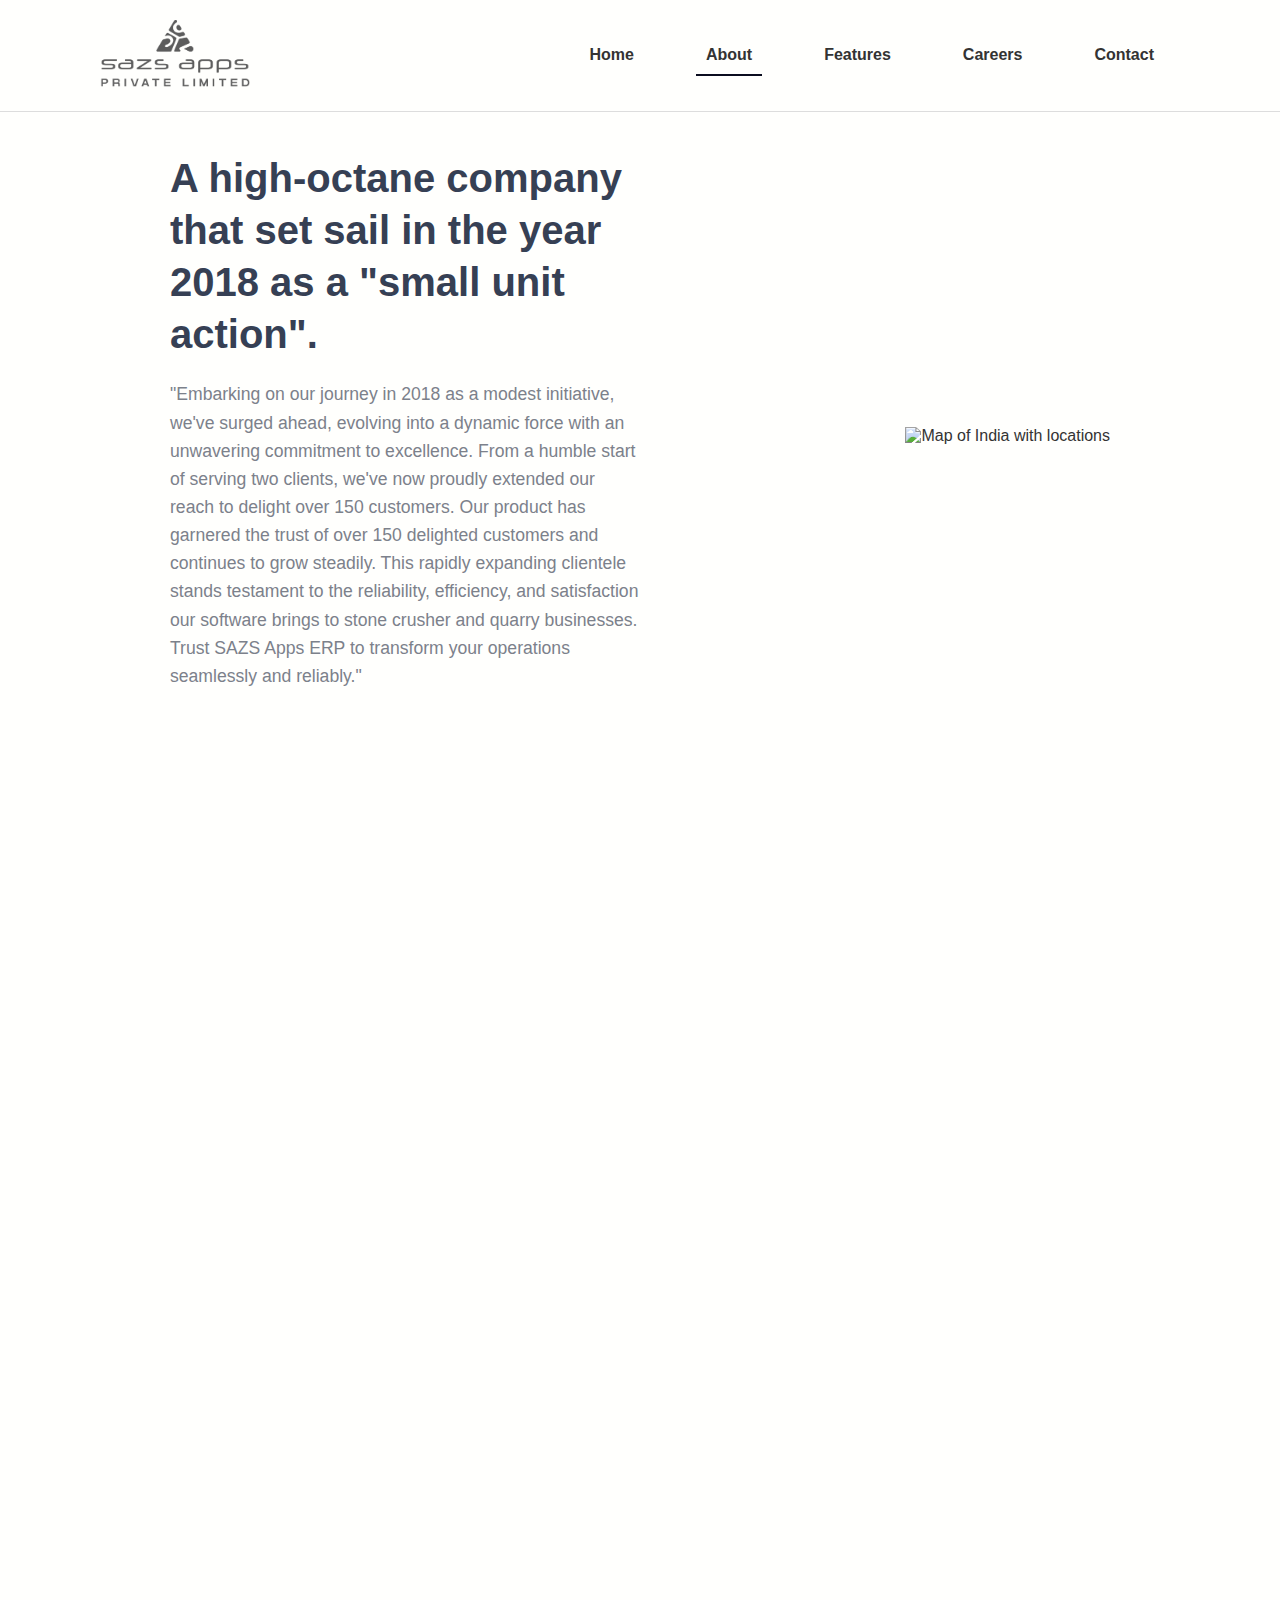
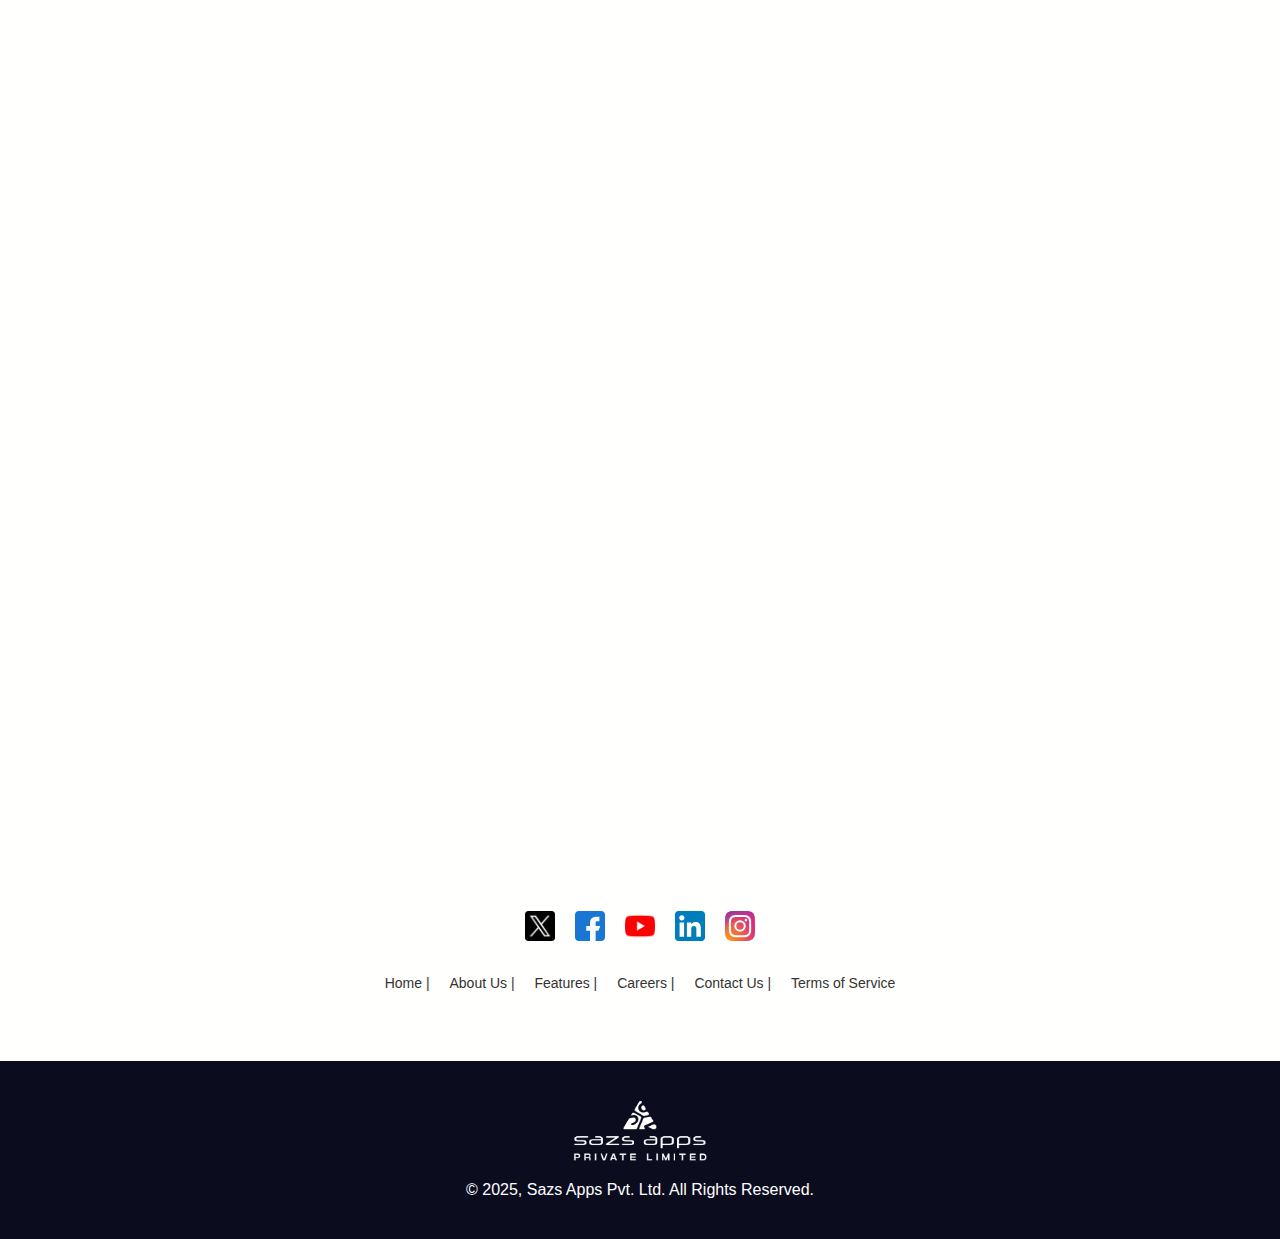
==== commit 821955f1: "Terms of Service and images" ====
--- a/src/pagss/aboutus.html
+++ b/src/pagss/aboutus.html
@@ -295,7 +295,7 @@
 
 
     <footer class="footer">
-        <img src="../assets/logo/sazsapps logo wht.png" alt="Zoho Logo">
+        <img src="../assets/logo/sazsapps logo wht.png" alt="sazs Logo">
         <div>© 2025, Sazs Apps Pvt. Ltd. All Rights Reserved.</div>
 
         <button class="scroll-top" aria-label="Scroll to top">
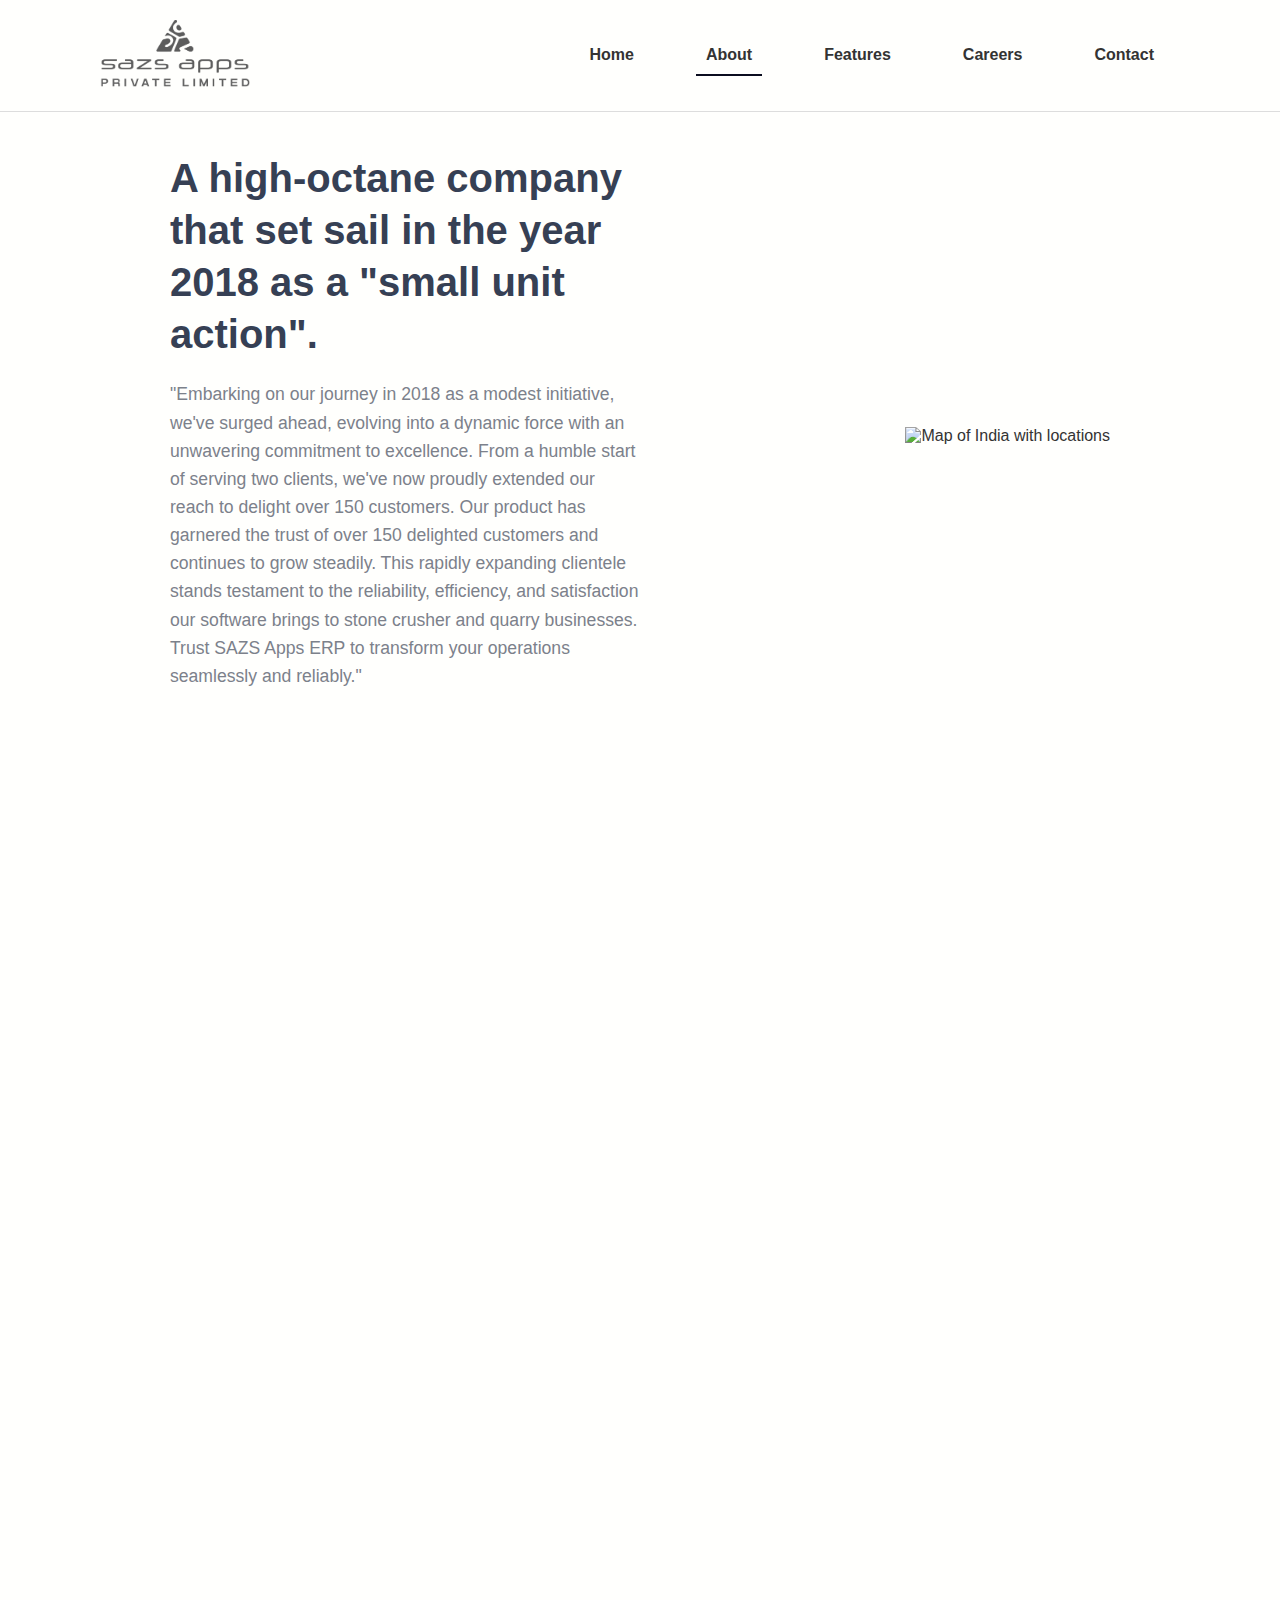
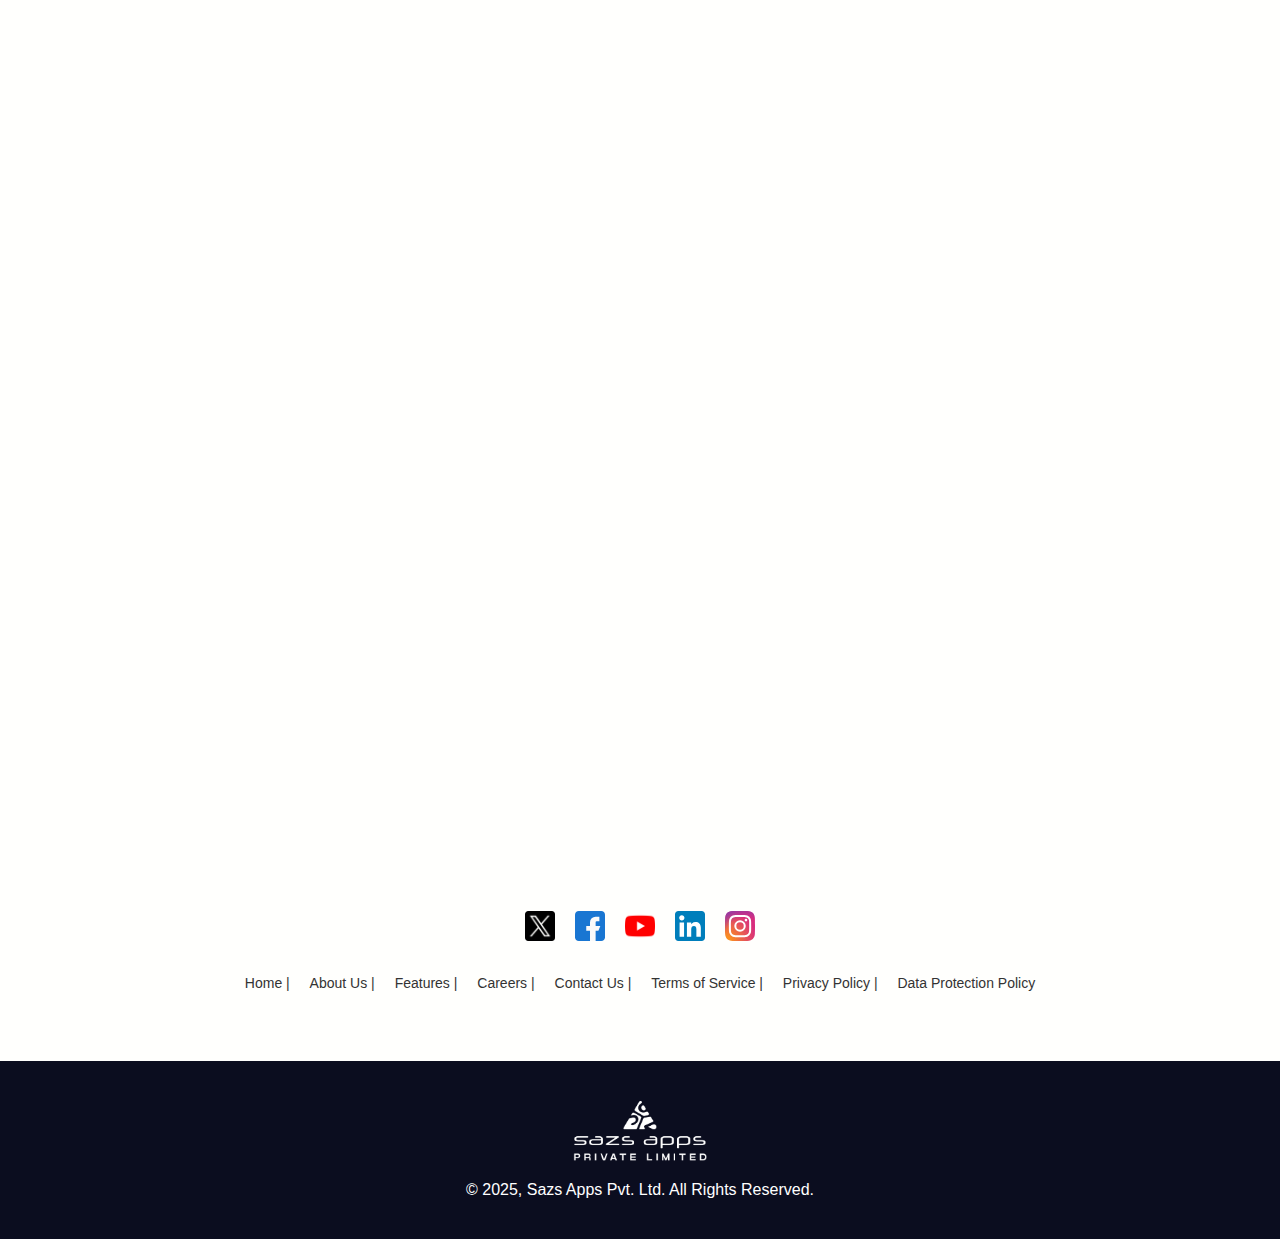
==== commit 4ac0e221: "privacy policy" ====
--- a/src/pagss/aboutus.html
+++ b/src/pagss/aboutus.html
@@ -287,8 +287,10 @@
           
           <a href="./careers.html" class="f">Careers</a>
           <a href="./contact.html" class="f">Contact Us</a>
-          <a href="#" class="f">Terms of Service</a>
-          
+          <a href="./Terms of Service.html" class="f">Terms of Service</a>
+          <a href="./Privacy Policy.html" class="f">Privacy Policy</a>
+          <a href="./Data Protection Policy.html" class="f">Data Protection Policy</a>
+
         </div>
       </footer>
 
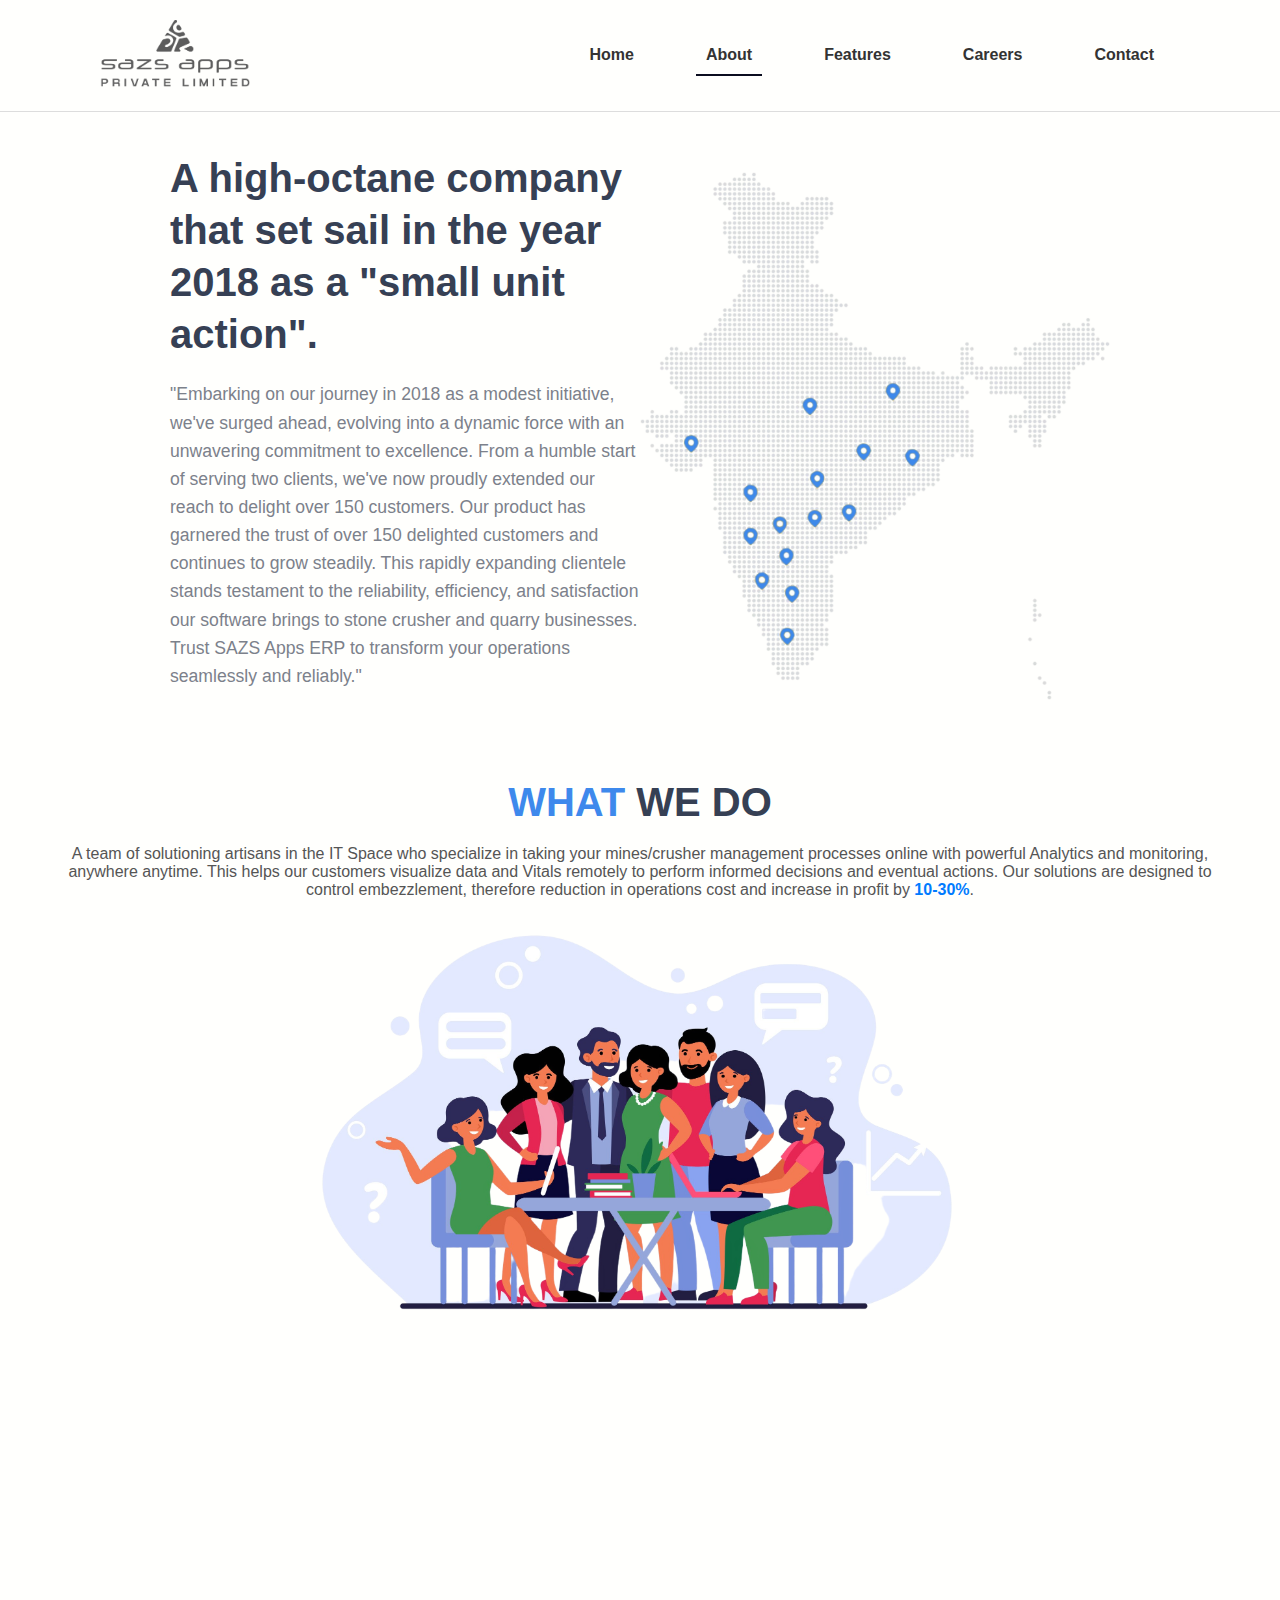
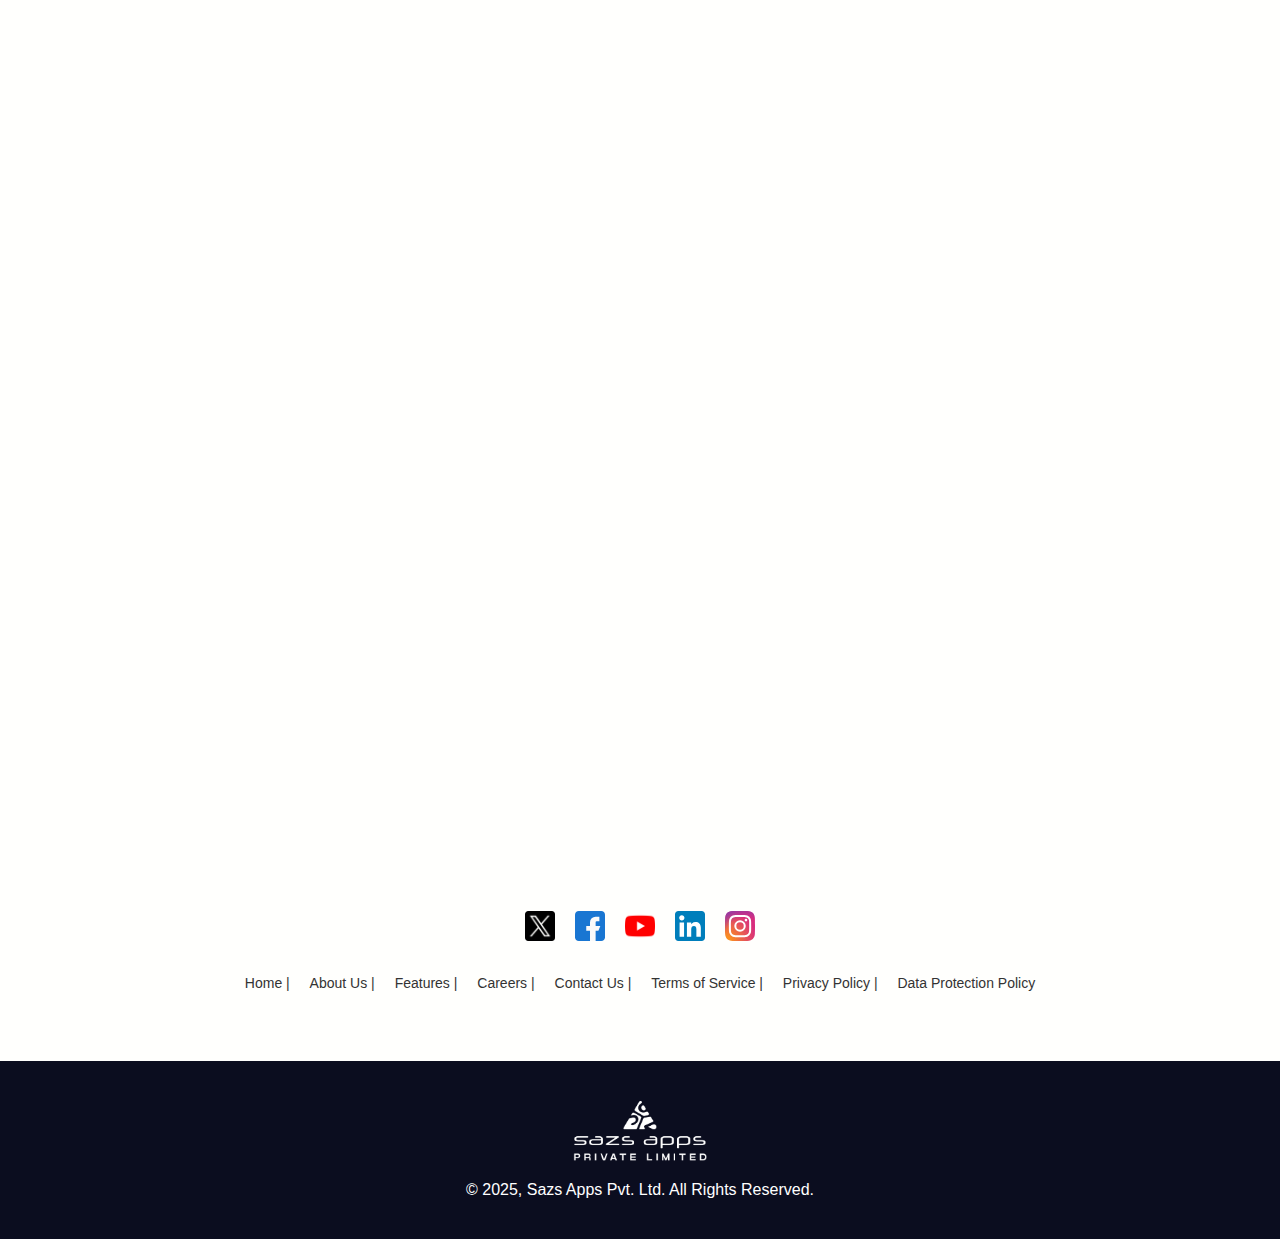
==== commit ecf978da: "all" ====
--- a/src/pagss/aboutus.html
+++ b/src/pagss/aboutus.html
@@ -167,7 +167,7 @@
                 
             </div>
             <div class="procurement-map zoom-in">
-                <img src="../assets/content images/map sazs location (3).svg" alt="Map of India with locations" />
+                <img src="../assets/content images/mapimg.webp" alt="Map of India with locations" />
             </div>
         </section>
         <div class="container fade-in">
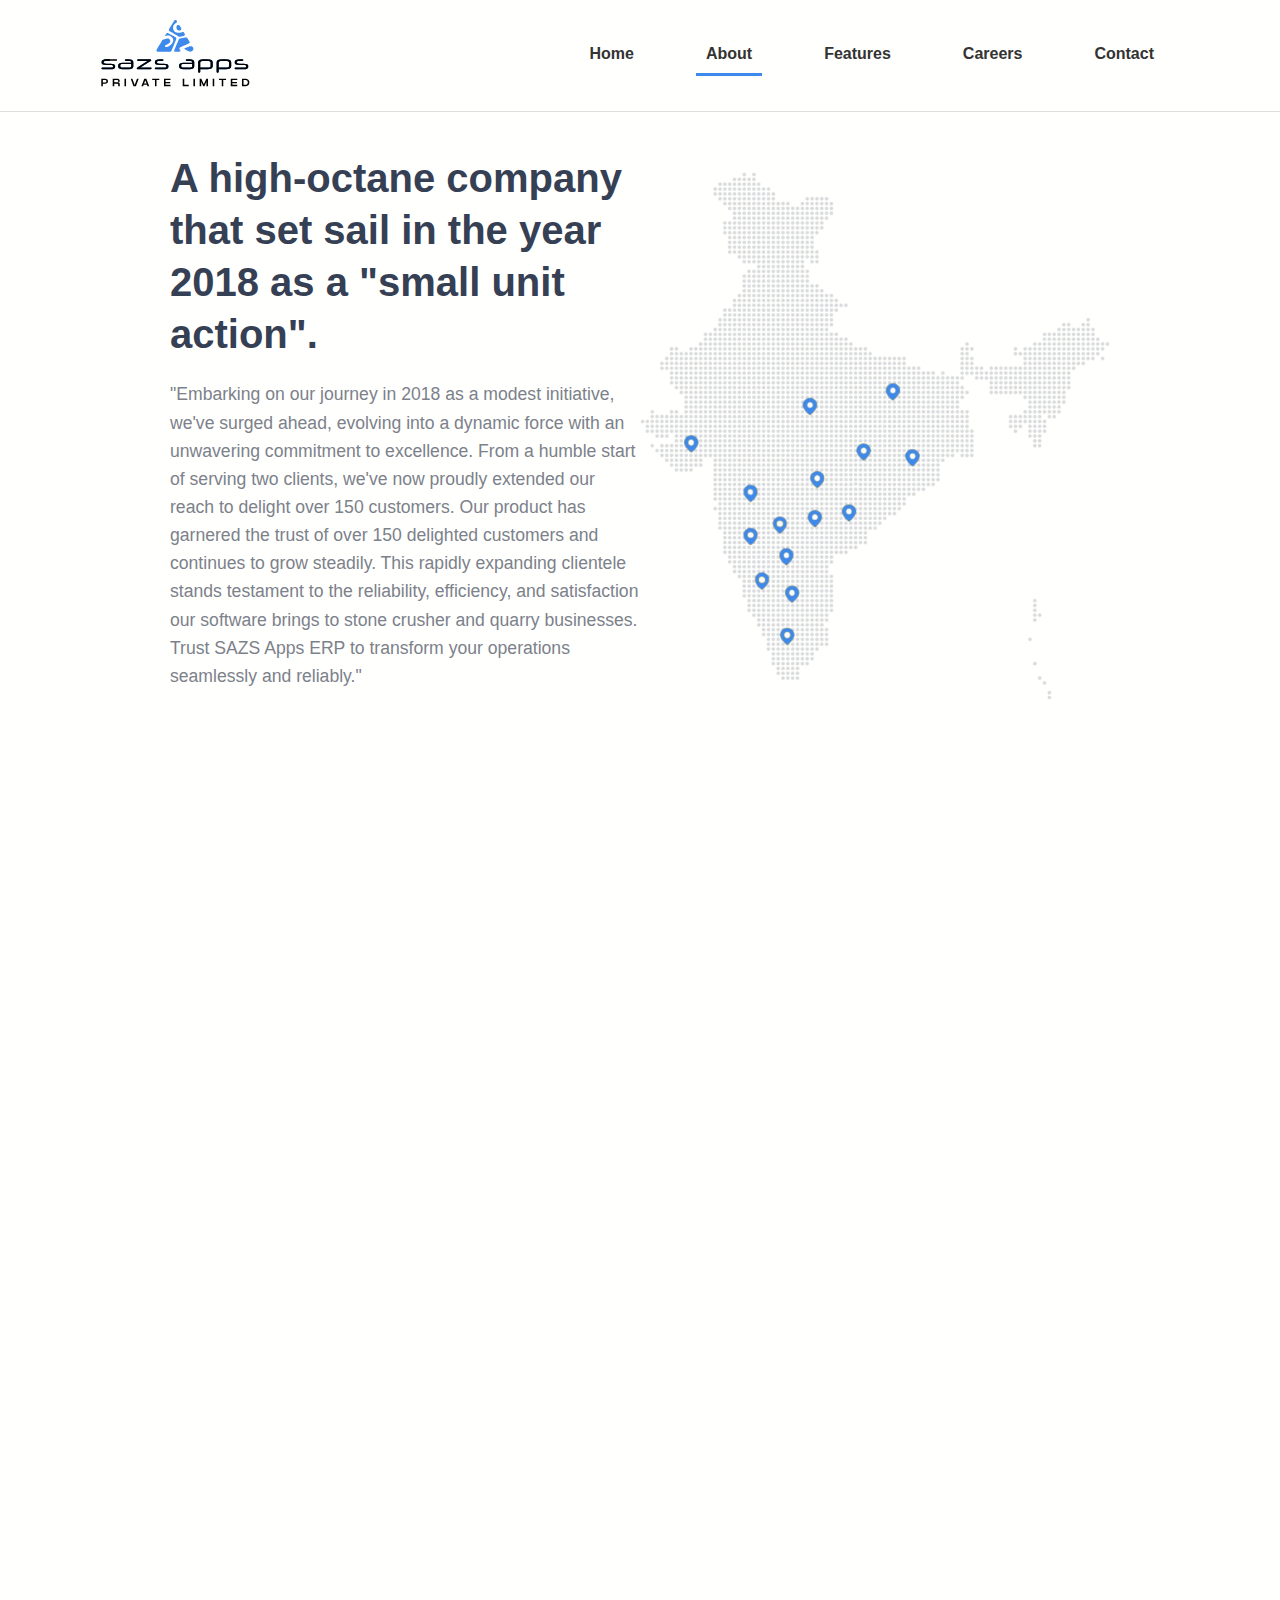
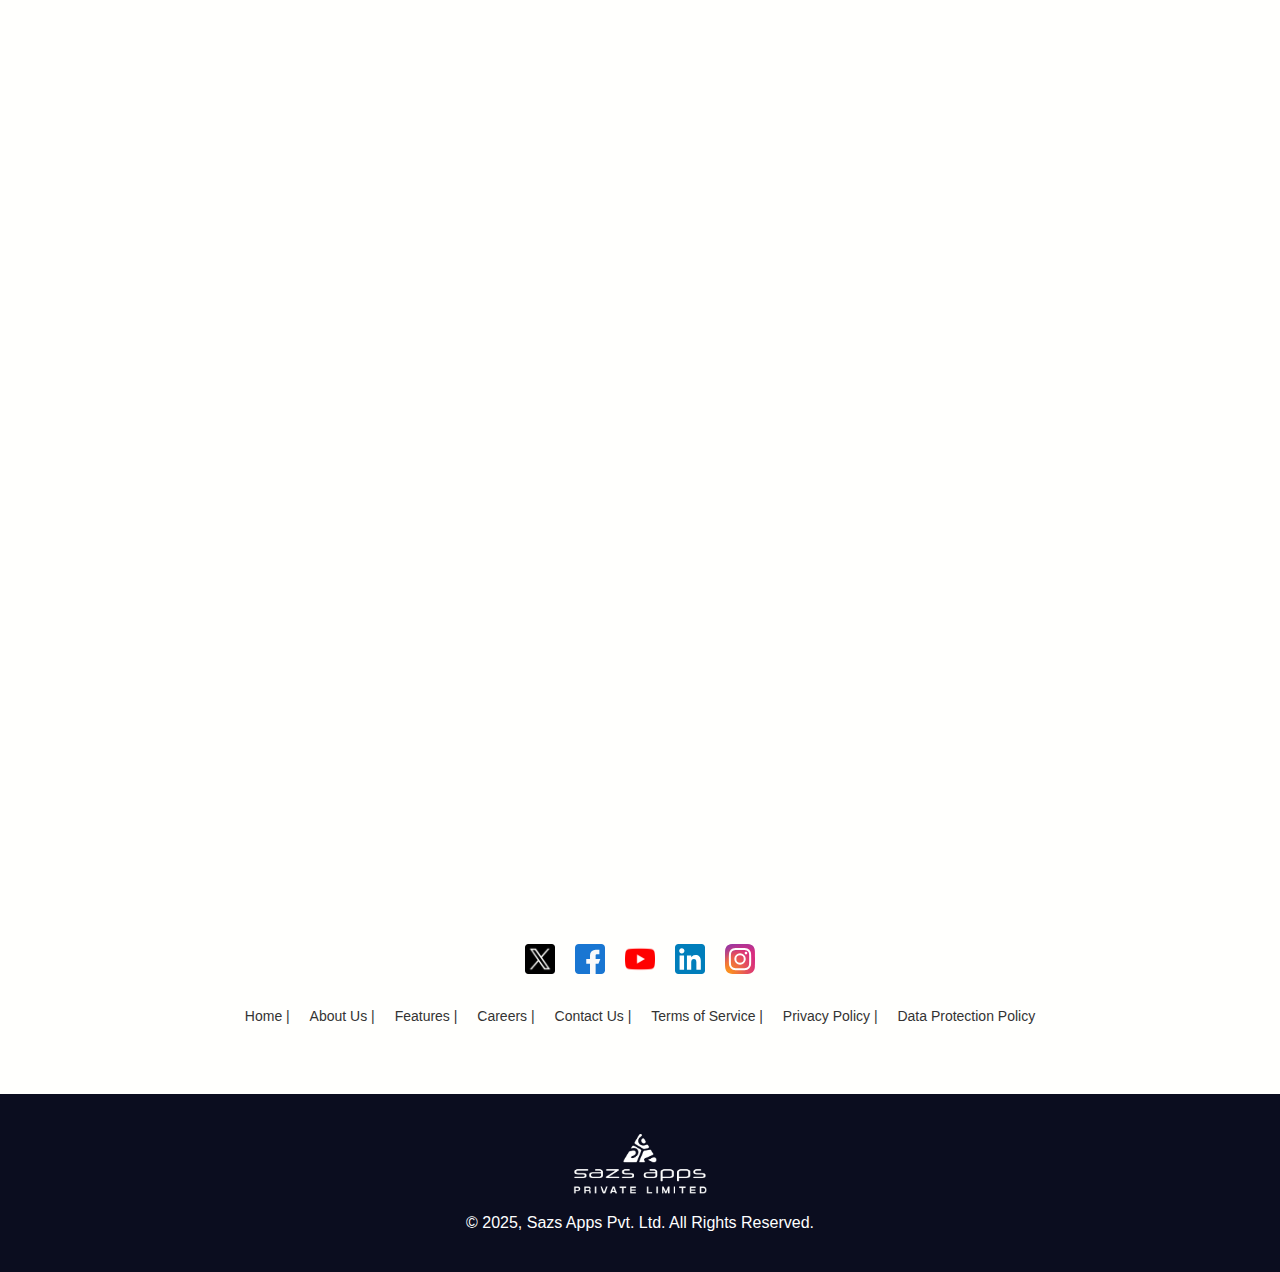
==== commit eee5bdd0: "contact" ====
--- a/src/pagss/aboutus.html
+++ b/src/pagss/aboutus.html
@@ -16,7 +16,7 @@
     
     <div class="header-nav">
         <div class="logo-container">
-            <img src="../assets/logo/sazs apps logo grey.png"  alt="company logo">
+            <img src="../assets/content images/sazs logo.svg"  alt="company logo">
         </div>
         <nav class="header-bar-nav">
             <a href="../../index.html" class="nav-link" data-page="index">Home</a>
@@ -182,7 +182,7 @@
             </footer>
             <section class="content">
                 <div class="illustration">
-                  <img src="../assets/content images/happy-united-business-team-b.png" alt="Illustration representing what we do">
+                  <img src="../assets/content images/whatwedo (2).svg" alt="Illustration representing what we do">
                 </div>
               </section>
           </div>
@@ -198,7 +198,7 @@
             </p>
             <div class="connectivity-graphic zoom-in">
                 <div class="central-node">
-                    <img src="../assets/content images/5498791.jpg" alt="" />
+                    <img src="../assets/content images/seamlesseffort.svg" alt="" />
                 </div>
                
             </div>
@@ -249,7 +249,7 @@
     <footer class="footer-container fade-in">
         <div class="footer-content">
             <h1 class="heading zoom-in">We're Growing!</h1>
-            <a href="./contact.html" class="join-button">Join us</a>
+            <a href="./contact.html" class="join-button">Contact Us</a>
 
         </div>
 
--- a/src/pagss/aboutus.css
+++ b/src/pagss/aboutus.css
@@ -84,7 +84,7 @@
 
 /* Active link (adds underline) */
 .nav-link.active {
-    border-bottom: 2px solid #0b0d1f; /* Change color as needed */
+    border-bottom: 3px solid #3E89EC; /* Change color as needed */
     font-weight: bold;
 }
 
@@ -316,7 +316,7 @@
   }
   
   .content {
-    display: flex;
+    /* display: flex; */
     align-items: center;
     justify-content: center;
     margin-top: 20px;
@@ -342,7 +342,7 @@
 
   @media screen and (max-width: 600px) {
   .illustration img {
-    margin-left: 85px;
+    margin-left: 70px;
     
     max-width: 56%;
     height: auto;
